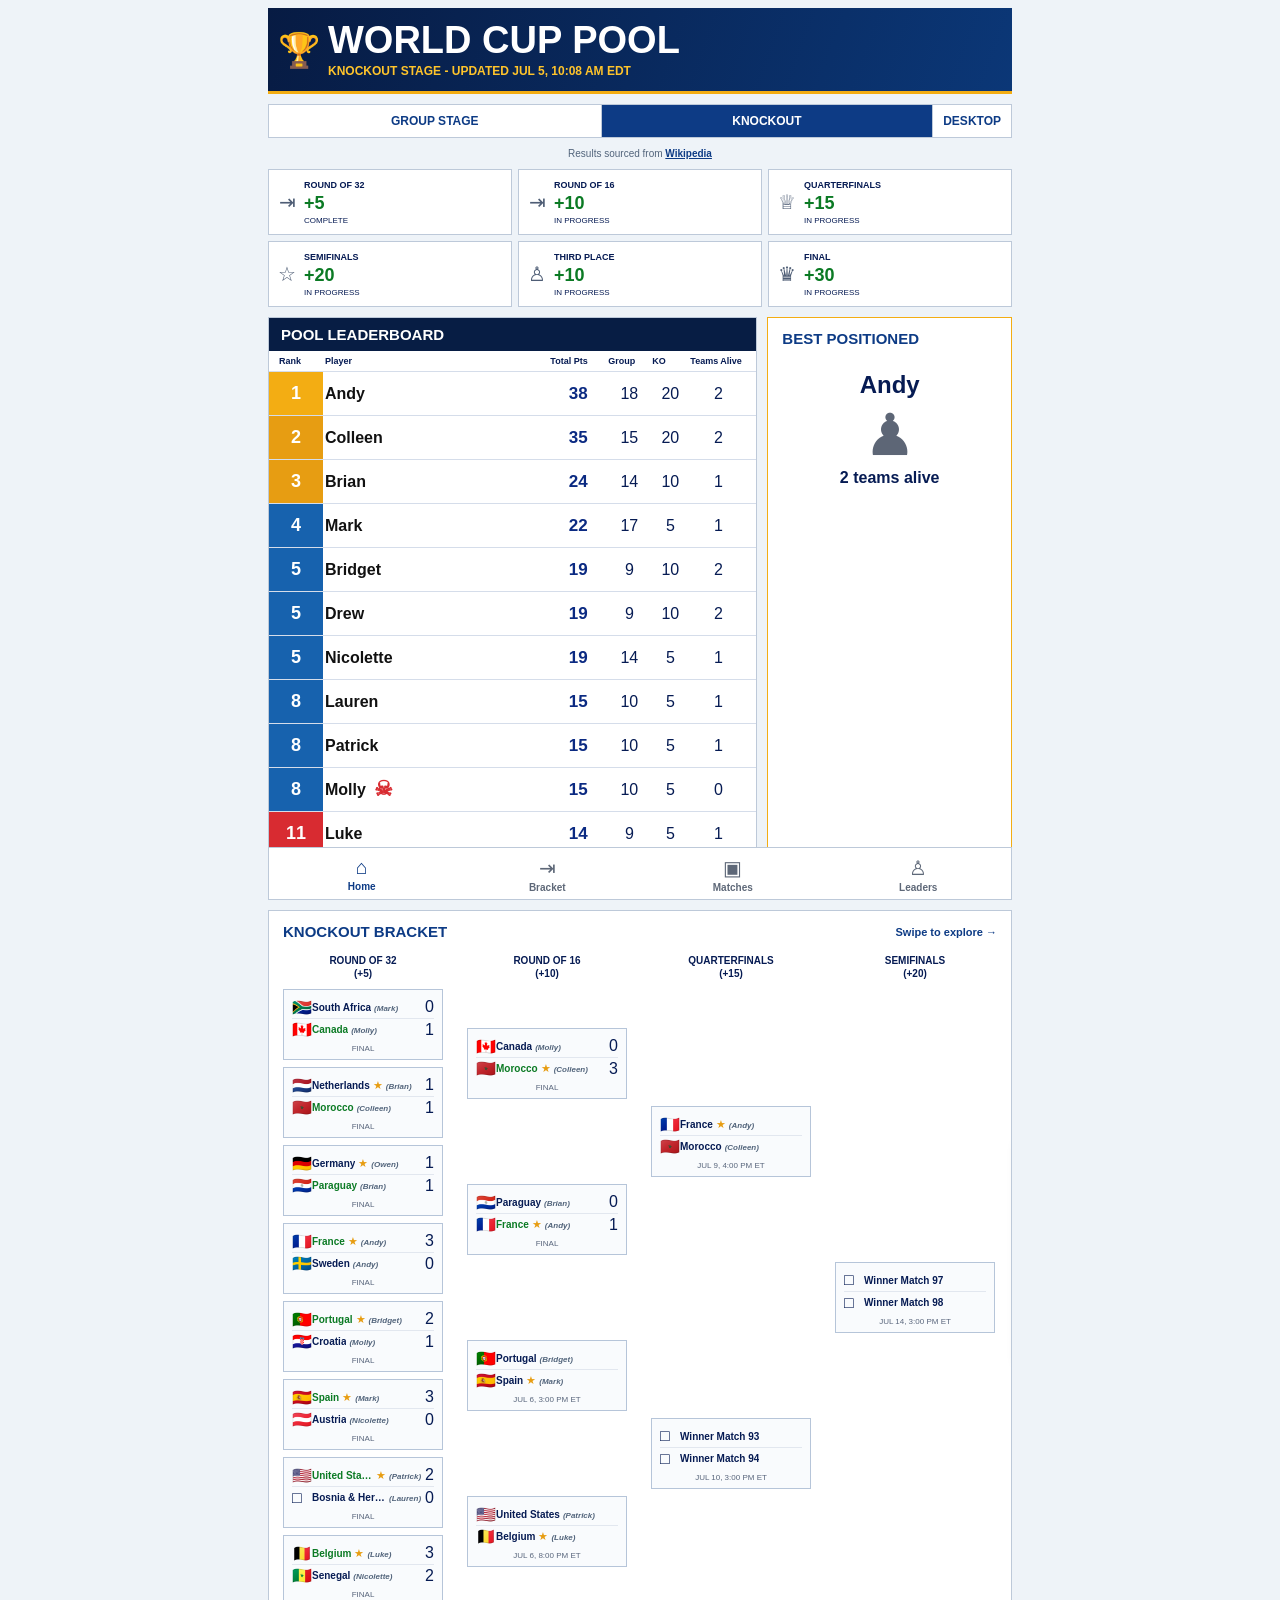
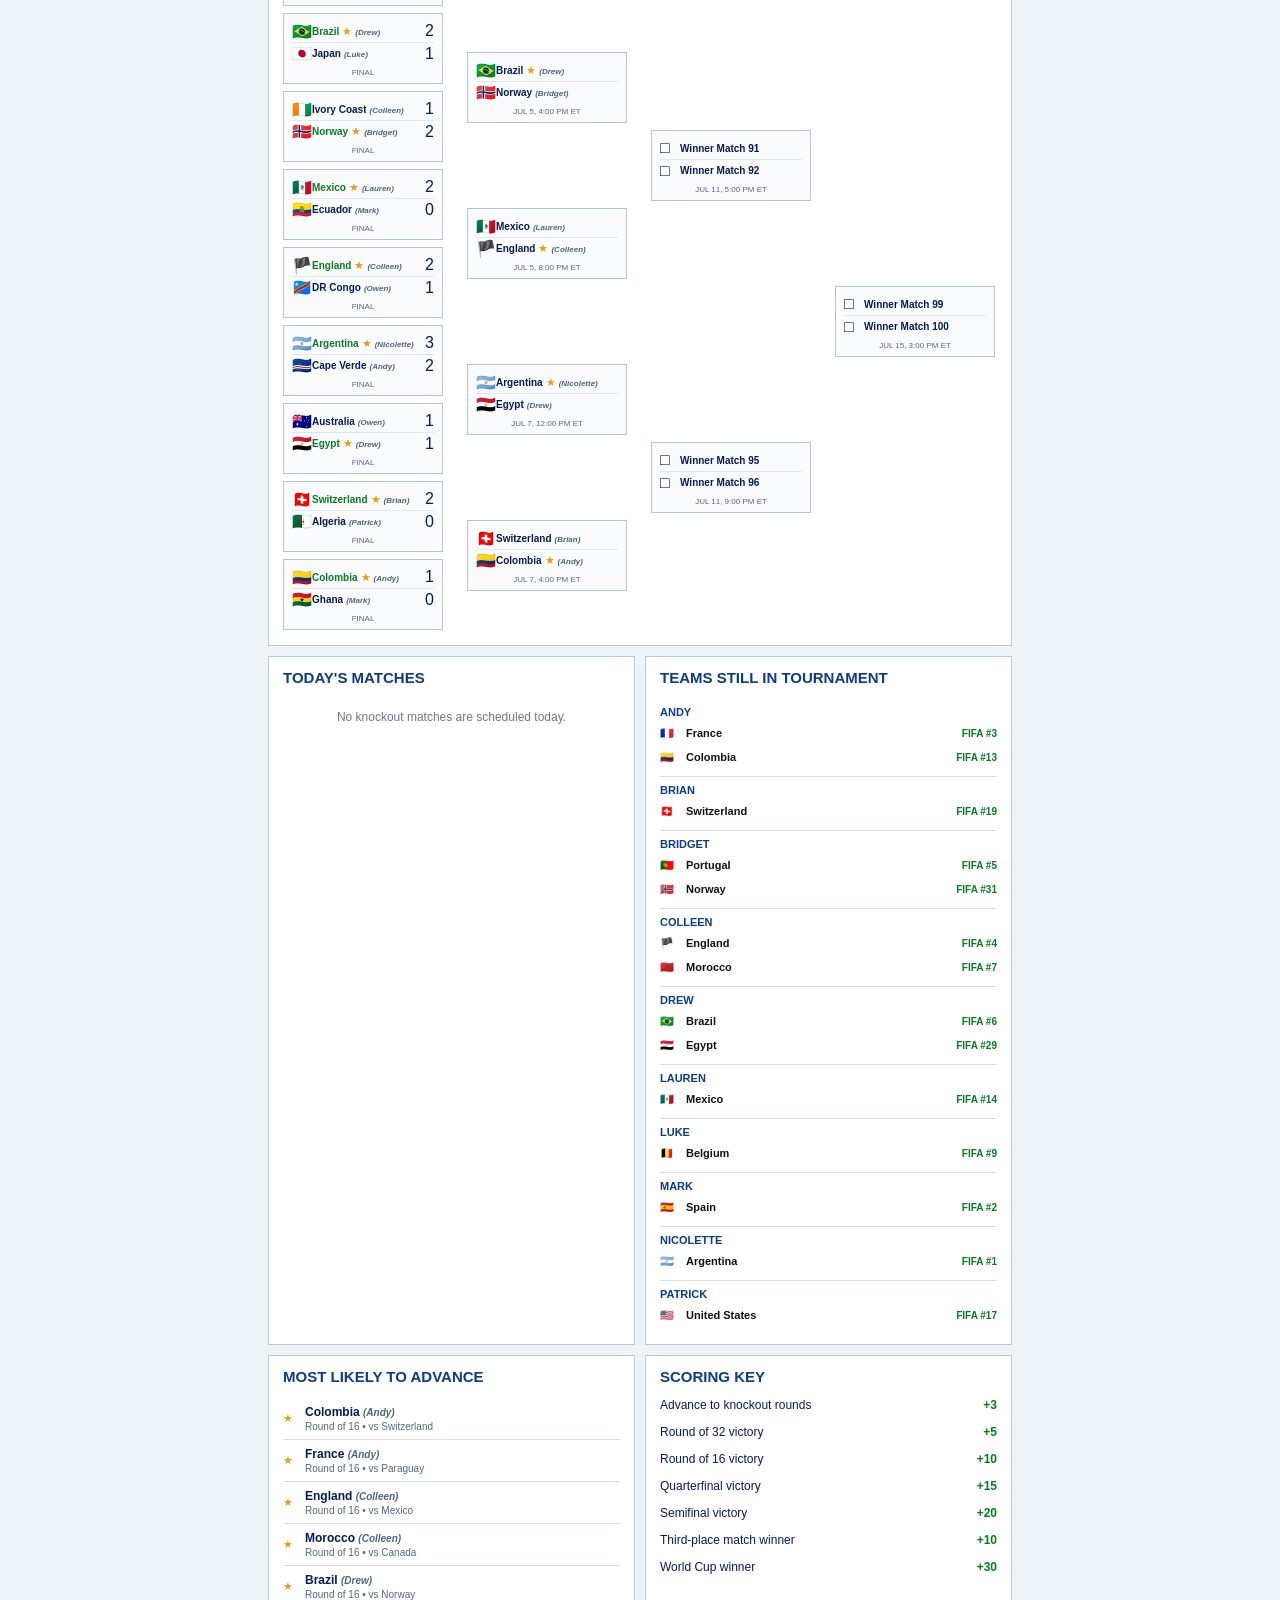
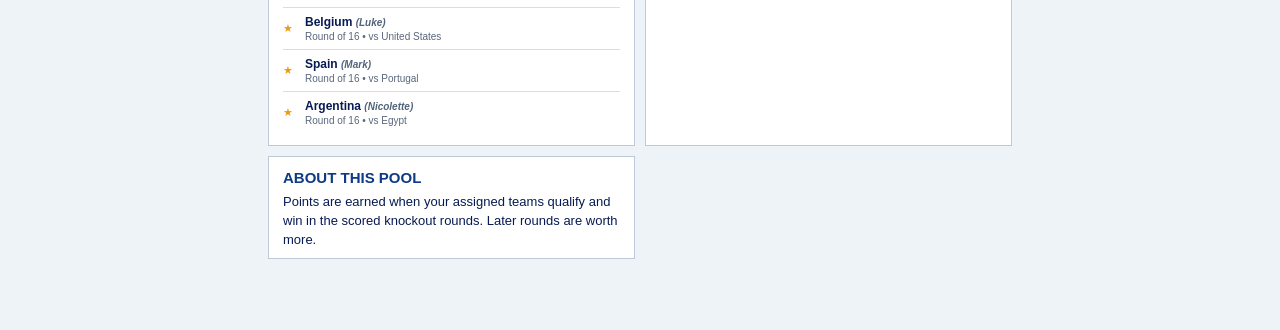
==== knockout-mobile.html @ 696a9bf8 "Update favorites pipeline" ====
<!doctype html>
<html lang="en">
  <head>
    <meta charset="utf-8">
    <meta name="viewport" content="width=device-width, initial-scale=1">
    <title>World Cup Pool - Knockout Stage Mobile</title>
    <link rel="stylesheet" href="knockout-mobile.css?v=20260705-3">
  </head>
  <body data-layout="mobile">
    <main class="ko-mobile">
      <header class="ko-hero">
        <div class="hero-mark" aria-hidden="true">🏆</div>
        <div><h1>World Cup Pool</h1><p id="asOfLine">Knockout stage dashboard</p></div>
      </header>

      <nav class="stage-nav" aria-label="Dashboard stage">
        <a href="mobile.html">Group Stage</a><a class="active" href="knockout-mobile.html">Knockout</a><a href="knockout.html">Desktop</a>
      </nav>
      <p class="source-note">Results sourced from <a href="https://en.wikipedia.org/wiki/2026_FIFA_World_Cup_knockout_stage" target="_blank" rel="noopener noreferrer">Wikipedia</a></p>
      <div class="progress-scroll"><section class="progress-strip" id="progressStrip"></section></div>

      <section class="summary-grid" id="summary">
        <article class="mobile-panel leaderboard-card" id="players">
          <h2>Pool Leaderboard</h2>
          <div class="mobile-leader-head"><span>Rank</span><span>Player</span><span>Total Pts</span><span>Group</span><span>KO</span><span>Teams Alive</span></div>
          <div id="leaderboardCards"></div>
        </article>
        <article class="mobile-panel best-card"><h2>Best Positioned</h2><div id="bestPositioned"></div></article>
      </section>

      <section class="mobile-panel bracket-panel" id="bracketSection">
        <div class="panel-title"><h2>Knockout Bracket</h2><span>Swipe to explore →</span></div>
        <div class="bracket-scroll"><div class="bracket" id="bracket"></div></div>
      </section>

      <section class="info-grid">
        <article class="mobile-panel"><h2>Today's Matches</h2><div id="todayMatches" class="compact-list"></div></article>
        <article class="mobile-panel"><h2>Teams Still in Tournament</h2><div id="tournamentTeams" class="tournament-team-list"></div></article>
        <article class="mobile-panel"><h2>Most Likely to Advance</h2><div id="mostLikely" class="compact-list favorites-list"></div></article>
        <article class="mobile-panel"><h2>Scoring Key</h2><div id="scoringKey" class="score-list"></div></article>
        <article class="mobile-panel about-card"><h2>About This Pool</h2><p>Points are earned when your assigned teams qualify and win in the scored knockout rounds. Later rounds are worth more.</p></article>
      </section>

      <nav class="bottom-nav" aria-label="Mobile dashboard navigation">
        <a href="#summary">⌂<span>Home</span></a><a href="#bracketSection">⇥<span>Bracket</span></a><a href="#todayMatches">▣<span>Matches</span></a><a href="#players">♙<span>Leaders</span></a>
      </nav>
    </main>
    <script src="src/latest-results.js?v=20260705-2"></script>
    <script src="src/knockout.js?v=20260705-5"></script>
  </body>
</html>
---- knockout-mobile.css ----
:root { --navy:#071d44; --blue:#0d3b85; --gold:#f3ad13; --green:#0b7a24; --red:#d82b31; --ink:#061b53; --line:#bdc9d9; --paper:#eef3f8; --white:#fff; }
* { box-sizing: border-box; }
html { scroll-behavior: smooth; }
body { background: var(--paper); color: var(--ink); font-family: Arial, Helvetica, sans-serif; margin: 0; }
h1, h2, p { margin: 0; }
.ko-mobile { display: grid; gap: 10px; margin: 0 auto; max-width: 760px; padding: 8px; }
.ko-hero { align-items: center; background: linear-gradient(110deg,#071b43,#0b3777); border-bottom: 3px solid var(--gold); color: var(--white); display: grid; gap: 8px; grid-template-columns: 42px 1fr; min-height: 86px; padding: 10px; }
.hero-mark { font-size: 34px; }
h1 { font-size: clamp(24px, 7vw, 38px); font-weight: 900; letter-spacing: 0; line-height: 1; text-transform: uppercase; }
.ko-hero p { color: #ffc42b; font-size: 12px; font-weight: 900; margin-top: 5px; text-transform: uppercase; }
.stage-nav { background: var(--white); border: 1px solid var(--line); display: grid; grid-template-columns: 1fr 1fr auto; }
.stage-nav a { color: var(--blue); font-size: 12px; font-weight: 900; padding: 9px 10px; text-align: center; text-decoration: none; text-transform: uppercase; }
.stage-nav a + a { border-left: 1px solid var(--line); }
.stage-nav a.active { background: var(--blue); color: var(--white); }
.source-note { color:#52647b; font-size:10px; text-align:center; }
.source-note a { color:var(--blue); font-weight:800; }
.progress-scroll { overflow:visible; }
.progress-strip { display:grid; gap:6px; grid-template-columns:repeat(3,minmax(0,1fr)); min-width:0; }
.progress-item { align-items:center; background:var(--white); border:1px solid var(--line); display:grid; gap:5px; grid-template-columns:24px minmax(0,1fr); min-height:66px; overflow:hidden; padding:7px 6px; }
.progress-icon { color:#4e5d75; font-size:20px; text-align:center; }
.progress-copy b, .progress-copy small { display: block; text-transform: uppercase; }
.progress-copy b { font-size:9px; overflow-wrap:anywhere; }
.progress-copy strong { color: var(--green); display: block; font-size: 18px; margin-top: 3px; }
.progress-copy small { font-size: 8px; margin-top: 2px; }
.progress-count { display: none; }
.summary-grid { display: grid; gap: 10px; }
.mobile-panel { background: var(--white); border: 1px solid var(--line); overflow: hidden; }
.mobile-panel > h2, .panel-title { color: var(--blue); font-size: 15px; padding: 12px 14px 7px; text-transform: uppercase; }
.mobile-leader-head, .mobile-leader-row { align-items: center; display: grid; gap: 2px; grid-template-columns: 44px minmax(76px,1fr) 56px 42px 36px 56px; min-width: 350px; }
.leaderboard-card { overflow-x: auto; }
.leaderboard-card > h2 { background: var(--navy); color: var(--white); padding: 8px 12px; }
.mobile-leader-head { font-size: 9px; font-weight: 900; padding: 5px 10px; }
.mobile-leader-row { border-top: 1px solid #d5ddea; min-height: 44px; padding: 0 10px; text-align: center; }
.mobile-leader-row .rank { align-self: stretch; align-items: center; background: #1762ae; color: #fff; display: flex; font-size: 18px; font-weight: 900; justify-content: center; margin-left: -10px; }
.mobile-leader-row.rank-1 .rank { background: var(--gold); }
.mobile-leader-row.rank-2 .rank, .mobile-leader-row.rank-3 .rank { background: #e79d12; }
.mobile-leader-row.rank-low .rank { background: var(--red); }
.mobile-leader-row .player { color: #111; font-weight: 900; text-align: left; }
.eliminated-player { color: var(--red); display:inline-block; font-size:1.3em; line-height:1; margin-left:4px; vertical-align:-1px; }
.mobile-leader-row .total { color: #0b2a82; font-size: 17px; font-weight: 900; }
.best-card { border-color: var(--gold); }
.best-card .best-positioned small { display: none; }
.best-positioned { padding: 10px 12px 16px; text-align: center; }
.best-positioned strong, .best-positioned b { display: block; }
.best-positioned strong { font-size: 24px; margin: 7px 0; }
.best-positioned .person { color: #5d6676; font-size: 58px; line-height: 1; }
.best-positioned b { margin-top: 5px; }
.best-positioned em { color: var(--green); font-size: 18px; font-style: normal; font-weight: 900; }
.panel-title { align-items: center; display: flex; justify-content: space-between; }
.panel-title h2 { font-size: 15px; }
.panel-title span { font-size: 11px; font-weight: 700; text-transform: none; }
.bracket-scroll { overflow-x: auto; }
.bracket { display: grid; gap: 24px; grid-template-columns: repeat(5, 160px) 140px; min-height: 310px; padding: 8px 14px 15px; width: max-content; }
.bracket-round { display: flex; flex-direction: column; gap: 7px; justify-content: space-around; padding-top: 34px; position: relative; }
.bracket-round > .round-title:first-child { left: 0; position: absolute; right: 0; top: 0; }
.round-title { font-size: 10px; font-weight: 900; min-height: 28px; text-align: center; text-transform: uppercase; }
.round-title span { display: block; margin-top: 2px; }
.match-card { background: #f9fbfd; border: 1px solid #b6c5d9; min-height: 58px; padding: 6px 8px; }
.match-team { align-items:center; display:grid; gap:4px; grid-template-columns:16px minmax(0,1fr) auto; min-height:22px; }
.match-team + .match-team { border-top: 1px solid #e2e7ef; }
.match-team b { font-size: 10px; overflow:hidden; text-overflow:ellipsis; white-space:nowrap; }
.match-team.winner b { color: var(--green); }
.team-label { align-items:baseline; display:flex; gap:3px; min-width:0; overflow:hidden; }
.team-label b { min-width:0; }
.team-owner { color:#52647b; flex:none; font-size:8px; font-style:italic; font-weight:700; }
.favorite-marker { color:#e79d12; flex:none; font-size:11px; line-height:1; }
.match-meta { color:#59667c; display:block; font-size:8px; margin-top:4px; text-align:center; text-transform:uppercase; }
.final-match-card { background:linear-gradient(180deg,#fffdf4,#fff8dc); border:2px solid var(--gold); box-shadow:0 3px 12px rgba(7,29,68,.16); min-height:200px; padding:11px 8px; text-align:center; }
.final-team { align-items:center; display:flex; flex-wrap:wrap; gap:3px; justify-content:center; min-height:32px; }
.final-team b { color:var(--navy); font-size:10px; }
.final-team small { color:#52647b; font-size:8px; font-style:italic; font-weight:700; }
.final-team strong { color:var(--green); font-size:14px; margin-left:3px; }
.final-team.winner b { color:var(--green); }
.final-trophy { align-items:center; display:flex; flex-direction:column; margin:4px 0; }
.final-trophy img { height:70px; object-fit:contain; width:70px; }
.final-trophy span { color:var(--navy); font-size:9px; font-weight:900; margin-top:-3px; text-transform:uppercase; }
.final-match-card .match-meta { border-top:1px solid #ead597; margin-top:7px; padding-top:5px; }
.final-venue { color:#59667c; display:block; font-size:8px; font-weight:700; margin-top:4px; }
.empty-round { border:1px dashed #bac6d5; color:#6e7b8e; font-size:10px; padding:12px 7px; text-align:center; }
.bracket .best-positioned { display: none; }
.info-grid { display: grid; gap: 10px; }
.compact-list, .score-list { font-size: 12px; padding: 6px 14px 12px; }
.compact-row { border-bottom: 1px solid #d6deea; line-height: 1.25; padding: 8px 0; }
.compact-row:last-child { border-bottom: 0; }
.compact-row b, .compact-row small { display: block; }
.compact-row small { font-size: 10px; font-weight: 800; margin-top: 3px; text-transform: uppercase; }
.compact-row .venue-line { color:#59667c; font-weight:700; text-transform:none; }
.favorite-pick { align-items:center; border-bottom:1px solid #d6deea; display:grid; gap:7px; grid-template-columns:15px minmax(0,1fr); padding:7px 0; }
.favorite-pick:last-child { border-bottom:0; }
.favorite-pick b, .favorite-pick small { display:block; }
.favorite-pick b { font-size:12px; }
.favorite-pick b em { color:#52647b; font-size:10px; font-style:italic; }
.favorite-pick small { color:#59667c; font-size:10px; margin-top:2px; }
.score-row { display: flex; justify-content: space-between; min-height: 27px; }
.score-row b { color: var(--green); }
.score-total { border-top:1px solid var(--line); color:var(--green); font-weight:900; padding-top:7px; text-transform:uppercase; }
.tournament-team-list { padding:6px 14px 10px; }
.owner-team-group { padding:7px 0; }
.owner-team-group + .owner-team-group { border-top:1px solid #d6deea; }
.owner-name { color:var(--blue); display:block; font-size:11px; margin-bottom:3px; text-transform:uppercase; }
.tournament-team-row { align-items:center; display:grid; font-size:11px; gap:6px; grid-template-columns:20px minmax(0, 1fr) auto; min-height:24px; }
.tournament-team-row span:nth-child(2) { color:#111; font-weight:800; }
.tournament-team-row strong { color:var(--green); font-size:10px; }
.about-card p { font-size: 13px; line-height: 1.45; padding: 0 14px 8px; }
.empty-message { color:#6d7889; line-height:1.35; padding:10px 0; text-align:center; }
.bottom-nav { background:#fff; border:1px solid var(--line); bottom:0; display:grid; grid-template-columns:repeat(4,1fr); position:sticky; z-index:3; }
.bottom-nav a { color:#5e6878; font-size:20px; padding:8px 4px 6px; text-align:center; text-decoration:none; }
.bottom-nav a:first-child { color:var(--blue); }
.bottom-nav span { display:block; font-size:10px; font-weight:900; margin-top:2px; }
@media (min-width: 620px) { .summary-grid { grid-template-columns: 2fr 1fr; } .info-grid { grid-template-columns: repeat(2,1fr); } }
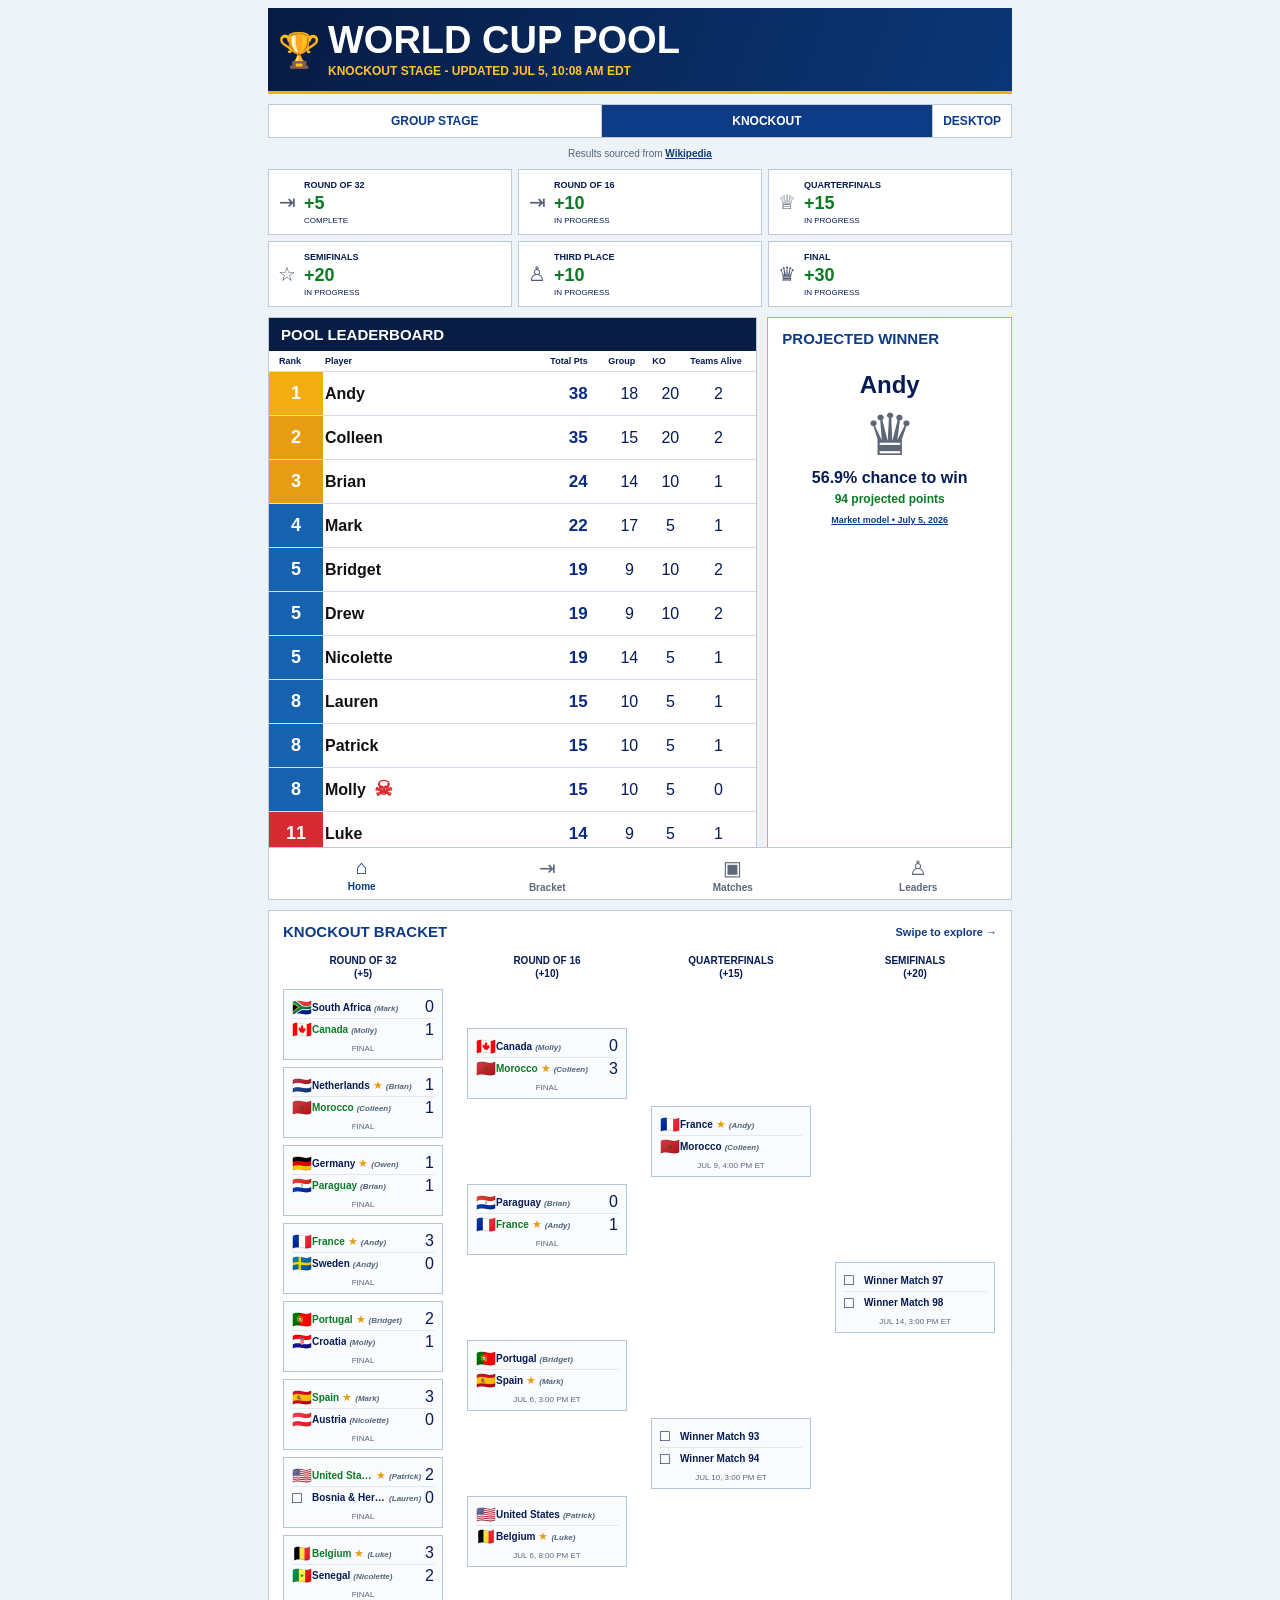
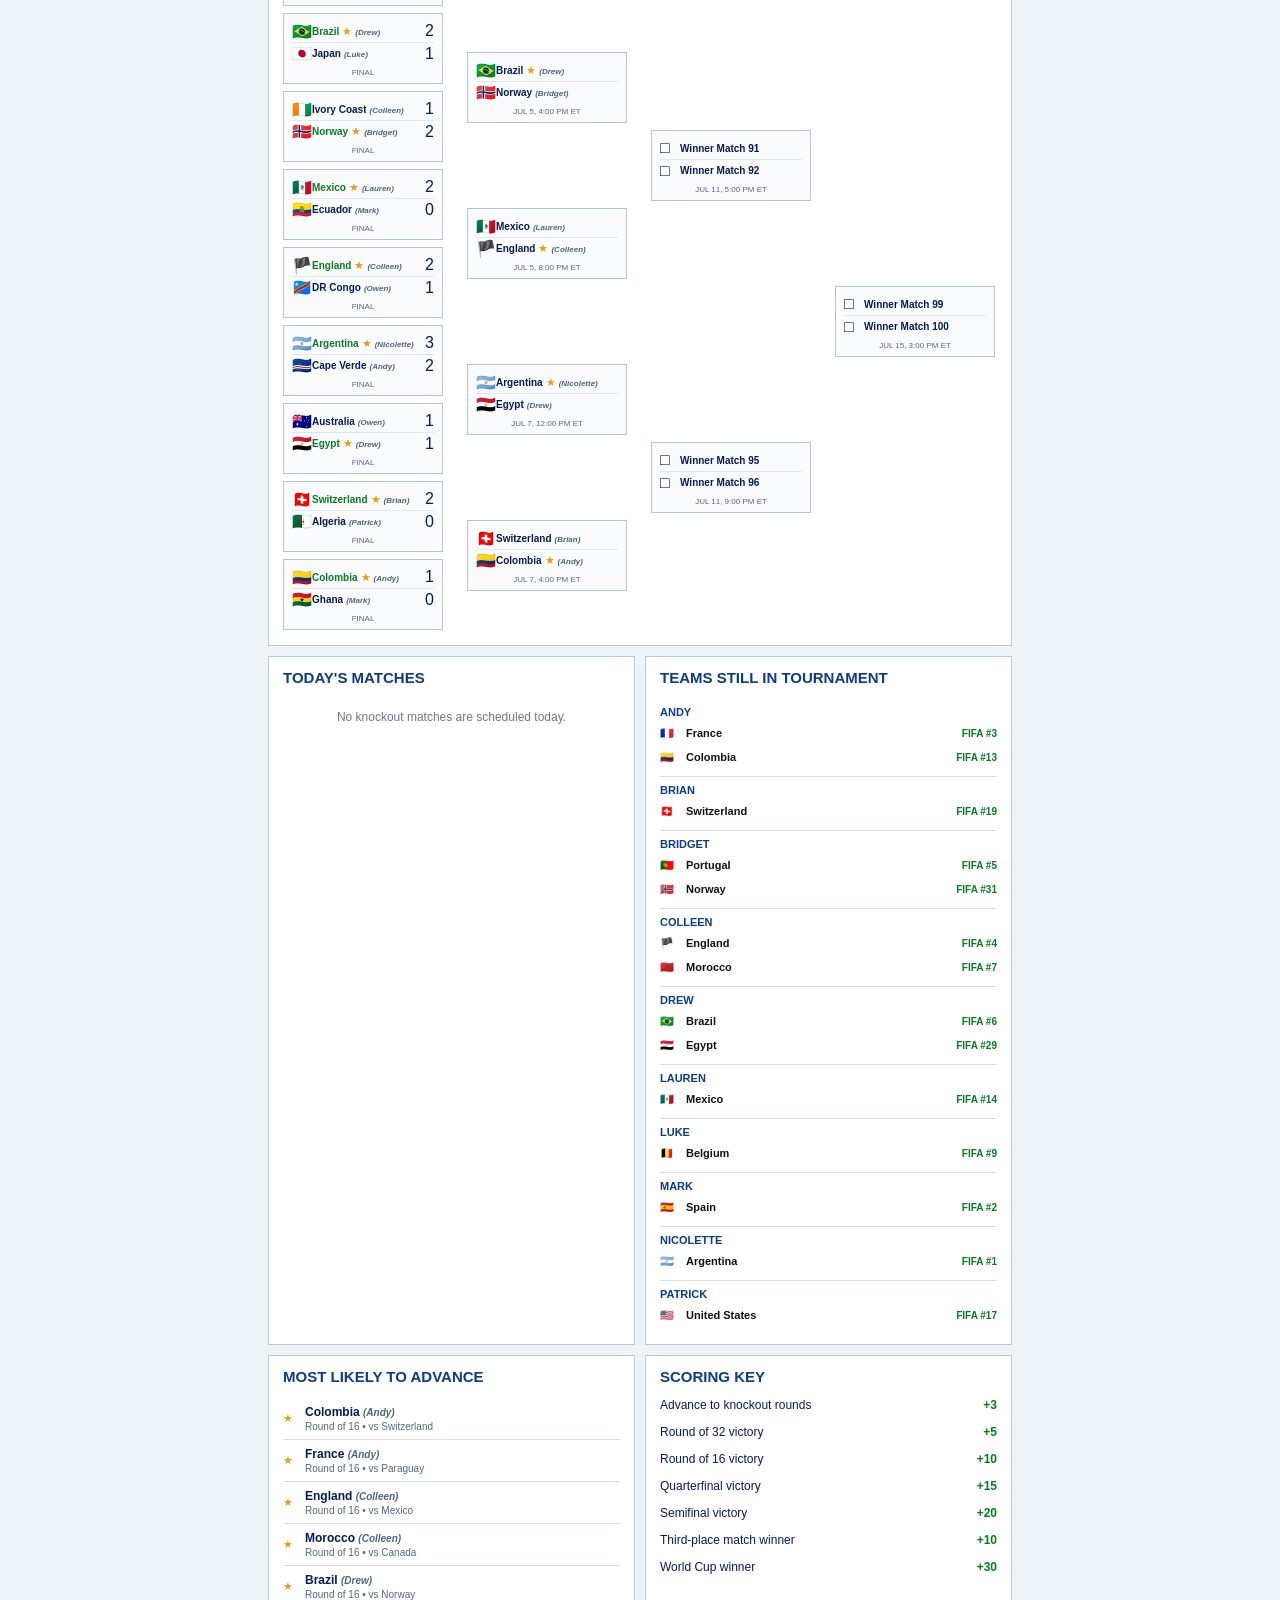
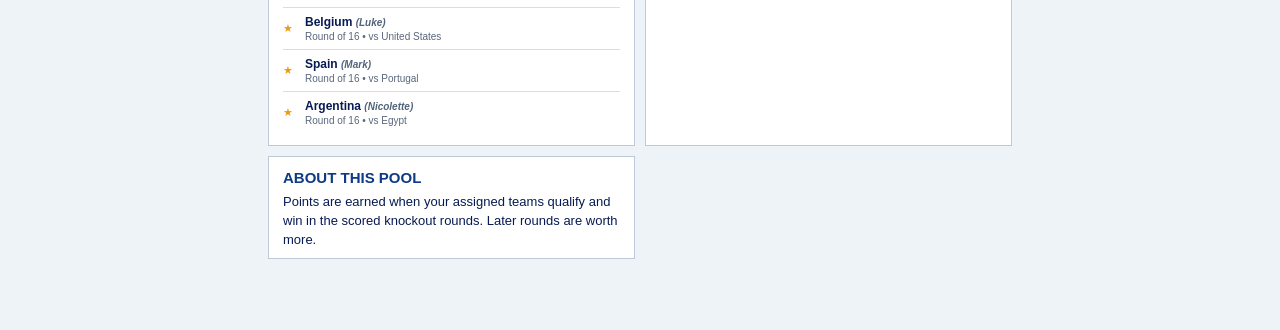
==== commit 98056ba5: "Added projected winner" ====
--- a/knockout-mobile.html
+++ b/knockout-mobile.html
@@ -4,7 +4,7 @@
     <meta charset="utf-8">
     <meta name="viewport" content="width=device-width, initial-scale=1">
     <title>World Cup Pool - Knockout Stage Mobile</title>
-    <link rel="stylesheet" href="knockout-mobile.css?v=20260705-3">
+    <link rel="stylesheet" href="knockout-mobile.css?v=20260705-4">
   </head>
   <body data-layout="mobile">
     <main class="ko-mobile">
@@ -25,7 +25,7 @@
           <div class="mobile-leader-head"><span>Rank</span><span>Player</span><span>Total Pts</span><span>Group</span><span>KO</span><span>Teams Alive</span></div>
           <div id="leaderboardCards"></div>
         </article>
-        <article class="mobile-panel best-card"><h2>Best Positioned</h2><div id="bestPositioned"></div></article>
+        <article class="mobile-panel best-card"><h2>Projected Winner</h2><div id="bestPositioned"></div></article>
       </section>
 
       <section class="mobile-panel bracket-panel" id="bracketSection">
@@ -46,6 +46,6 @@
       </nav>
     </main>
     <script src="src/latest-results.js?v=20260705-2"></script>
-    <script src="src/knockout.js?v=20260705-5"></script>
+    <script src="src/knockout.js?v=20260705-6"></script>
   </body>
 </html>
--- a/knockout-mobile.css
+++ b/knockout-mobile.css
@@ -46,6 +46,8 @@
 .best-positioned .person { color: #5d6676; font-size: 58px; line-height: 1; }
 .best-positioned b { margin-top: 5px; }
 .best-positioned em { color: var(--green); font-size: 18px; font-style: normal; font-weight: 900; }
+.projected-winner span { color:var(--green); display:block; font-size:12px; font-weight:900; margin-top:5px; }
+.projected-winner a { color:var(--blue); display:block; font-size:9px; font-weight:800; margin-top:9px; }
 .panel-title { align-items: center; display: flex; justify-content: space-between; }
 .panel-title h2 { font-size: 15px; }
 .panel-title span { font-size: 11px; font-weight: 700; text-transform: none; }
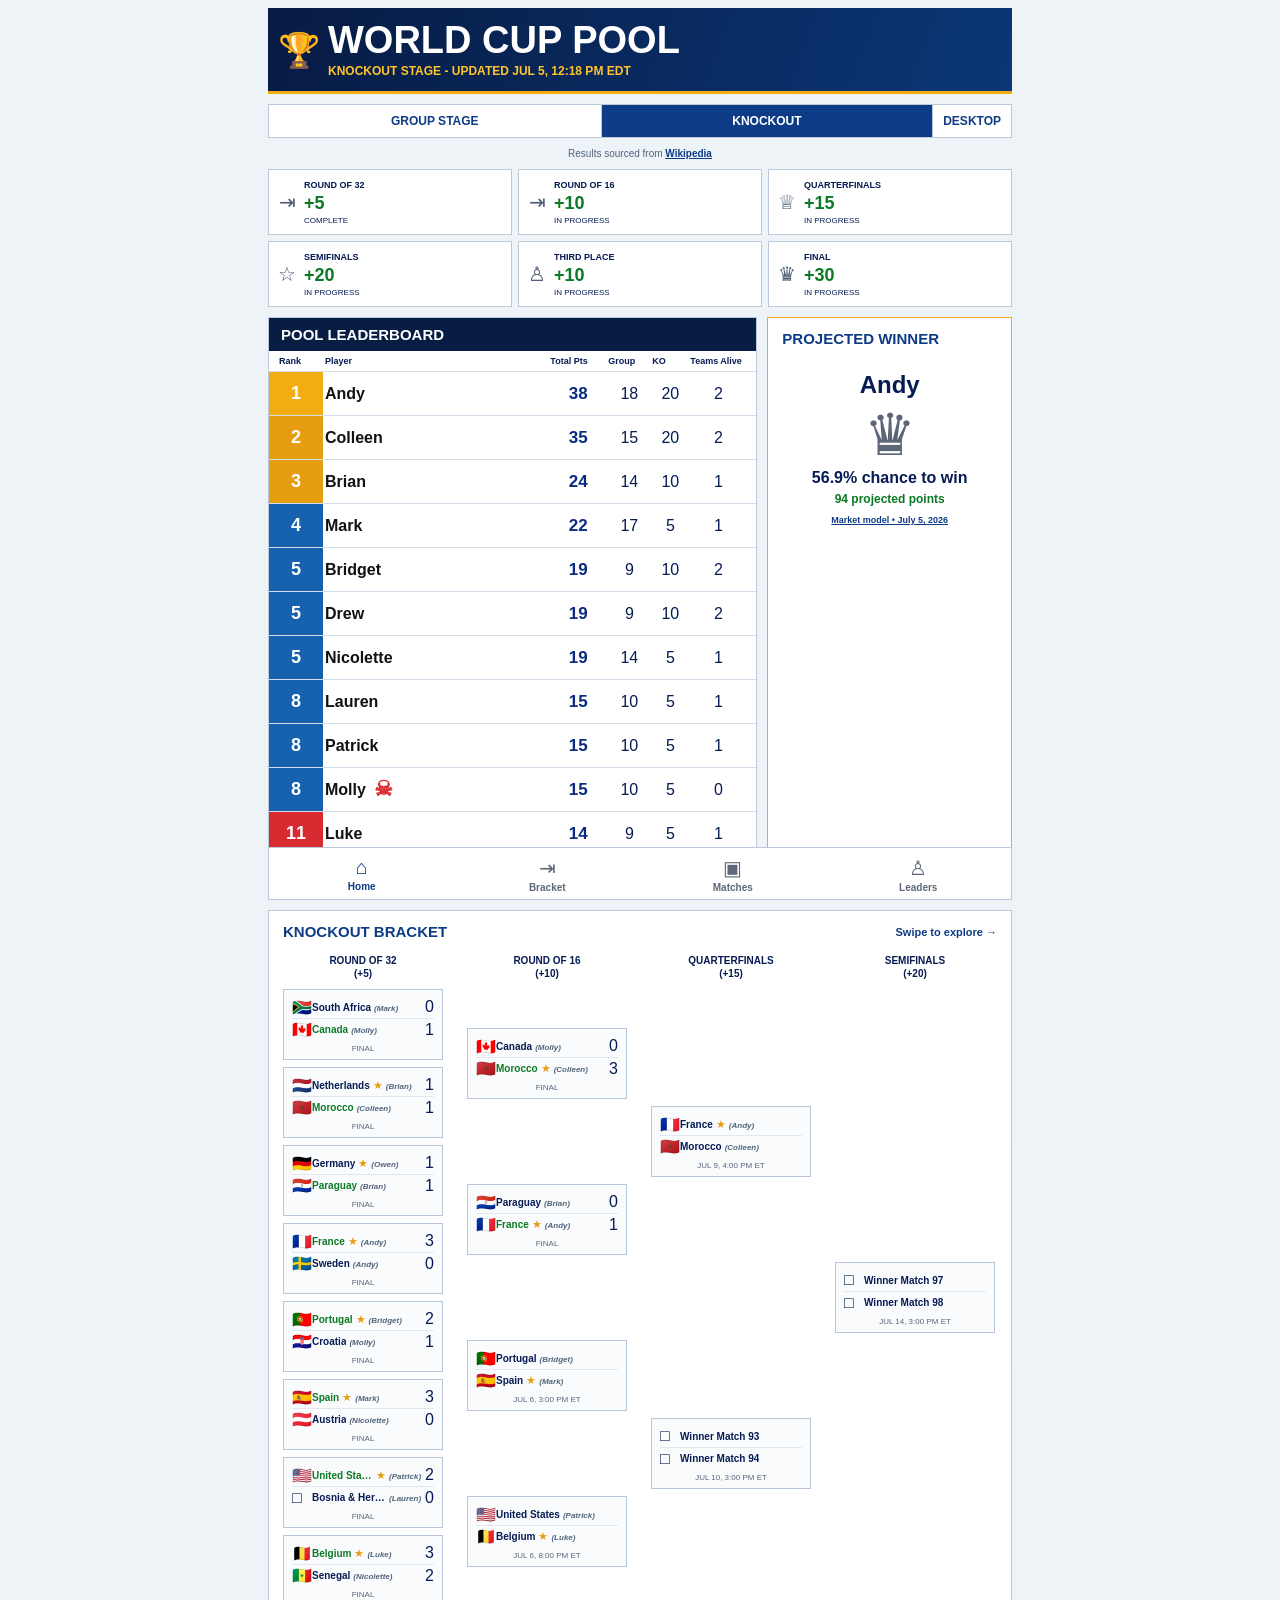
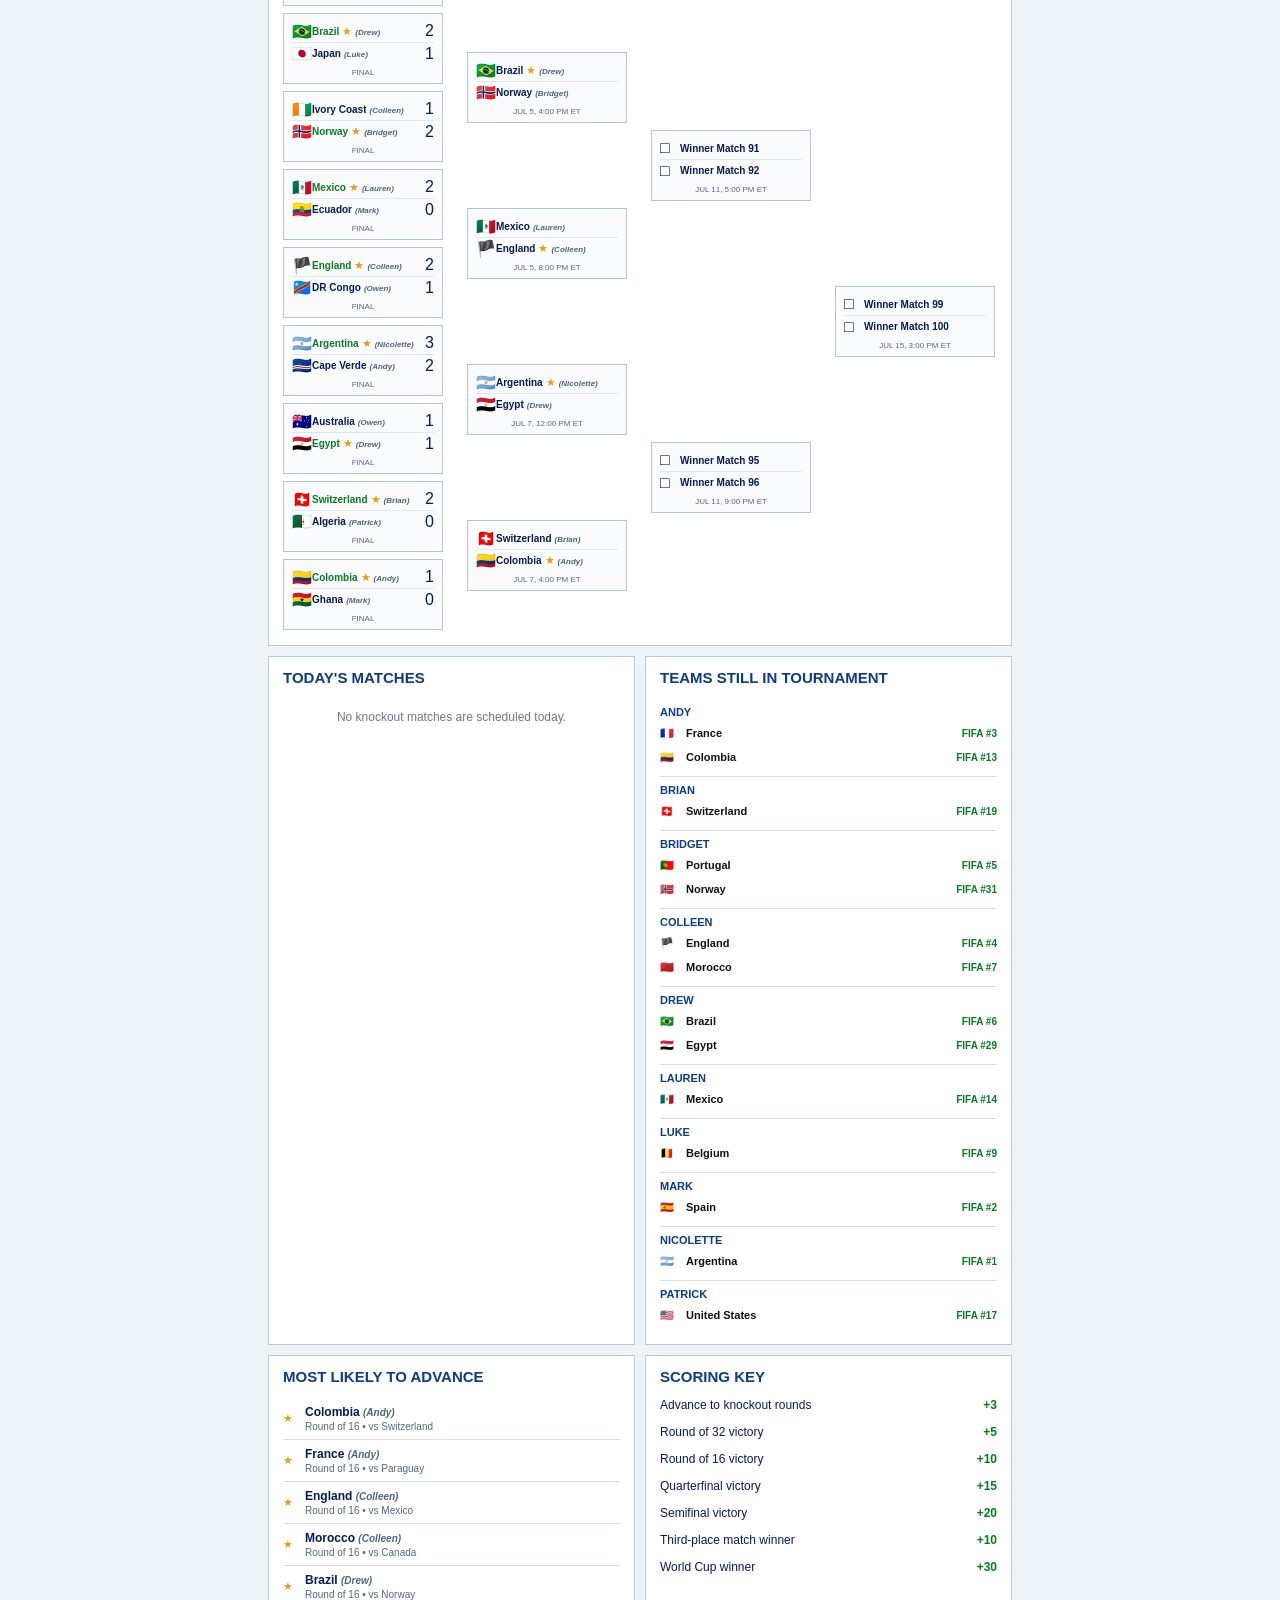
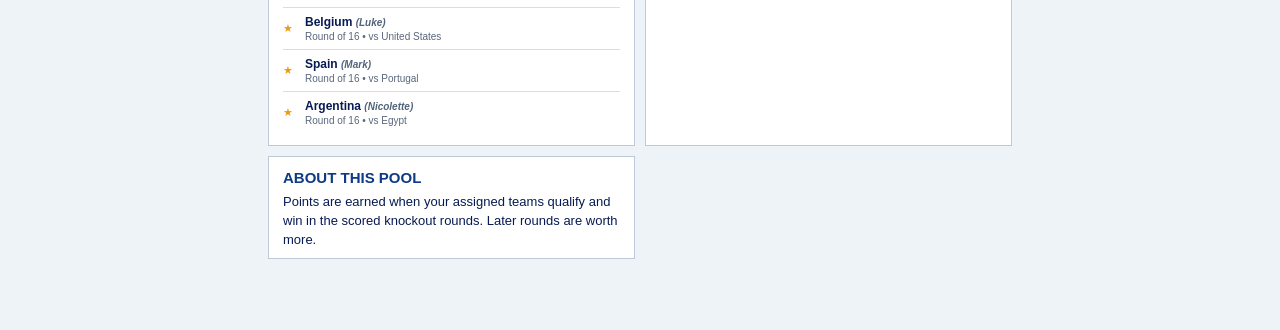
==== commit 58f5791b: "Added cache clearing" ====
--- a/knockout-mobile.html
+++ b/knockout-mobile.html
@@ -3,6 +3,9 @@
   <head>
     <meta charset="utf-8">
     <meta name="viewport" content="width=device-width, initial-scale=1">
+    <meta http-equiv="Cache-Control" content="no-cache, no-store, must-revalidate">
+    <meta http-equiv="Pragma" content="no-cache">
+    <meta http-equiv="Expires" content="0">
     <title>World Cup Pool - Knockout Stage Mobile</title>
     <link rel="stylesheet" href="knockout-mobile.css?v=20260705-4">
   </head>
@@ -14,7 +17,7 @@
       </header>
 
       <nav class="stage-nav" aria-label="Dashboard stage">
-        <a href="mobile.html">Group Stage</a><a class="active" href="knockout-mobile.html">Knockout</a><a href="knockout.html">Desktop</a>
+        <a href="mobile.html?v=20260705-7">Group Stage</a><a class="active" href="knockout-mobile.html?v=20260705-7">Knockout</a><a href="knockout.html?v=20260705-7">Desktop</a>
       </nav>
       <p class="source-note">Results sourced from <a href="https://en.wikipedia.org/wiki/2026_FIFA_World_Cup_knockout_stage" target="_blank" rel="noopener noreferrer">Wikipedia</a></p>
       <div class="progress-scroll"><section class="progress-strip" id="progressStrip"></section></div>
@@ -45,7 +48,18 @@
         <a href="#summary">⌂<span>Home</span></a><a href="#bracketSection">⇥<span>Bracket</span></a><a href="#todayMatches">▣<span>Matches</span></a><a href="#players">♙<span>Leaders</span></a>
       </nav>
     </main>
-    <script src="src/latest-results.js?v=20260705-2"></script>
-    <script src="src/knockout.js?v=20260705-6"></script>
+    <script>
+      (() => {
+        const fresh = Date.now();
+        const load = (source) => new Promise((resolve, reject) => {
+          const script = document.createElement("script");
+          script.src = `${source}?v=${fresh}`;
+          script.onload = resolve;
+          script.onerror = reject;
+          document.body.appendChild(script);
+        });
+        load("src/latest-results.js").then(() => load("src/knockout.js"));
+      })();
+    </script>
   </body>
 </html>
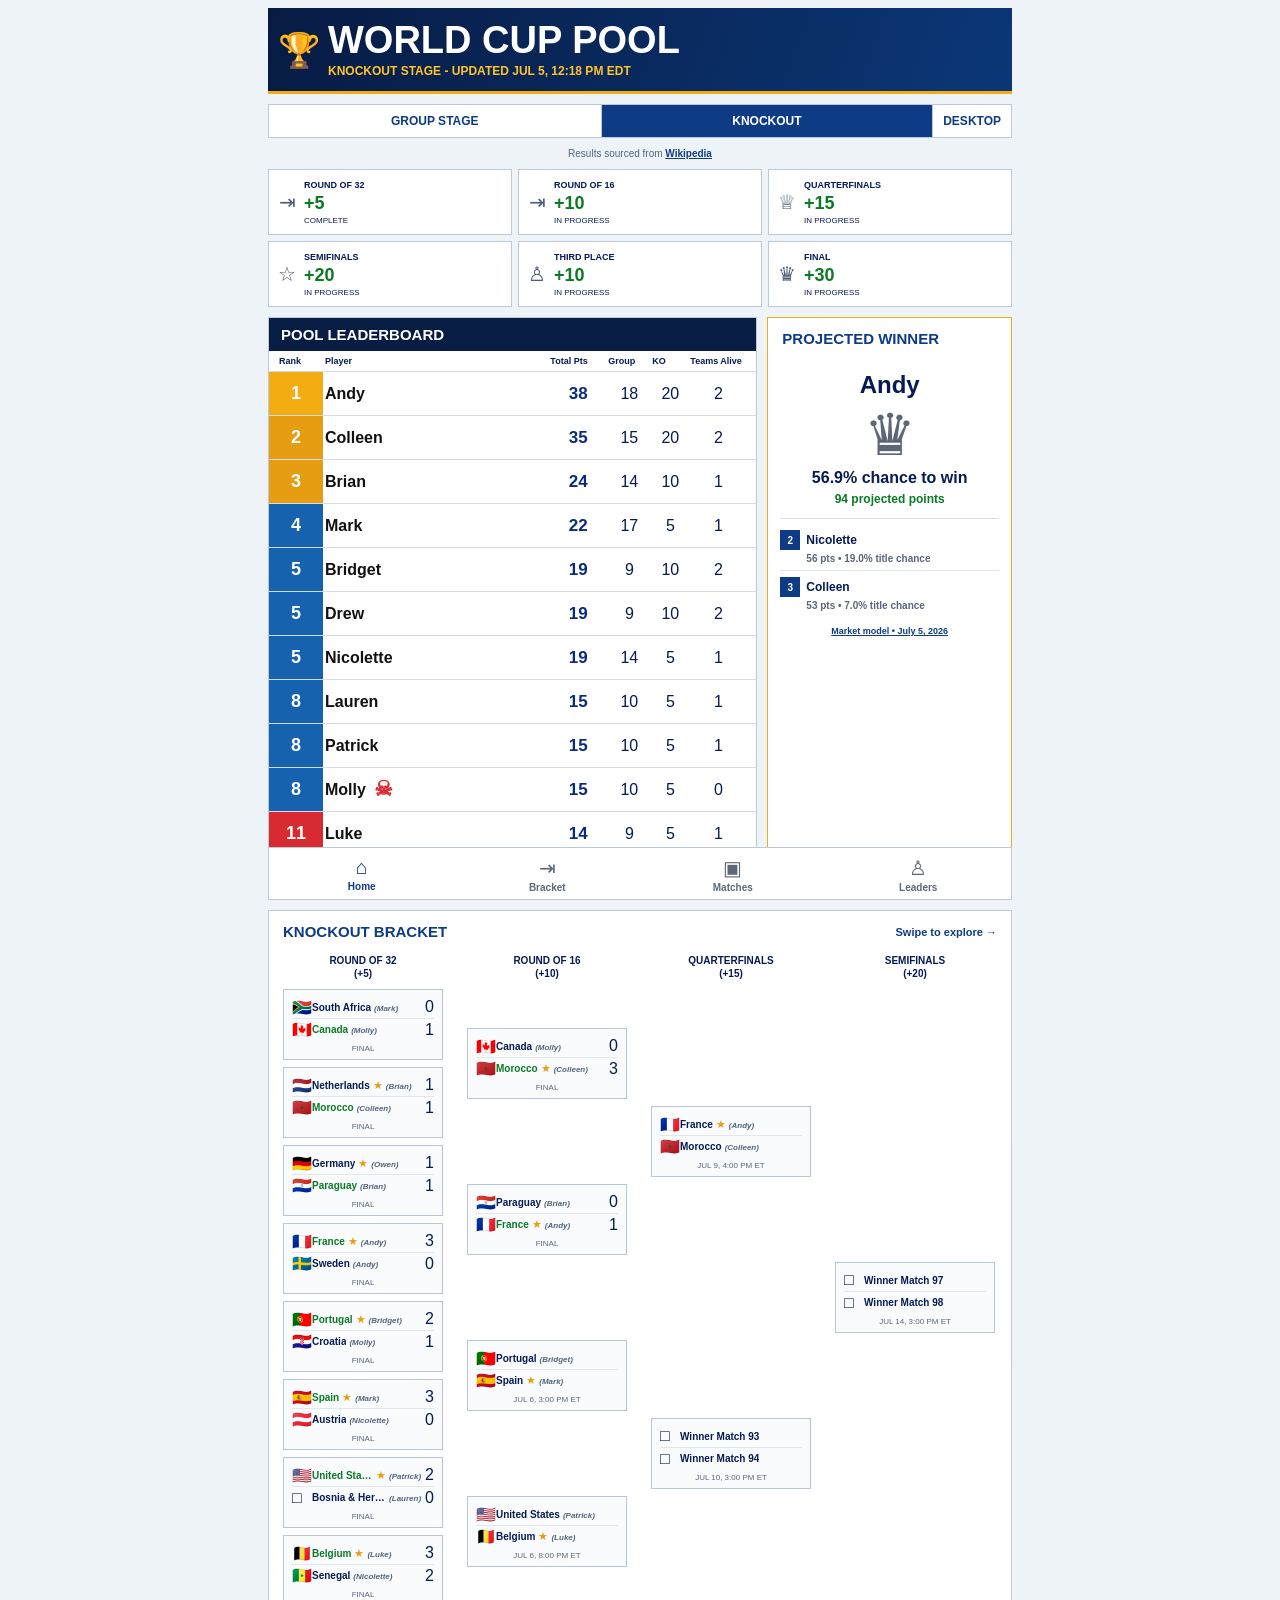
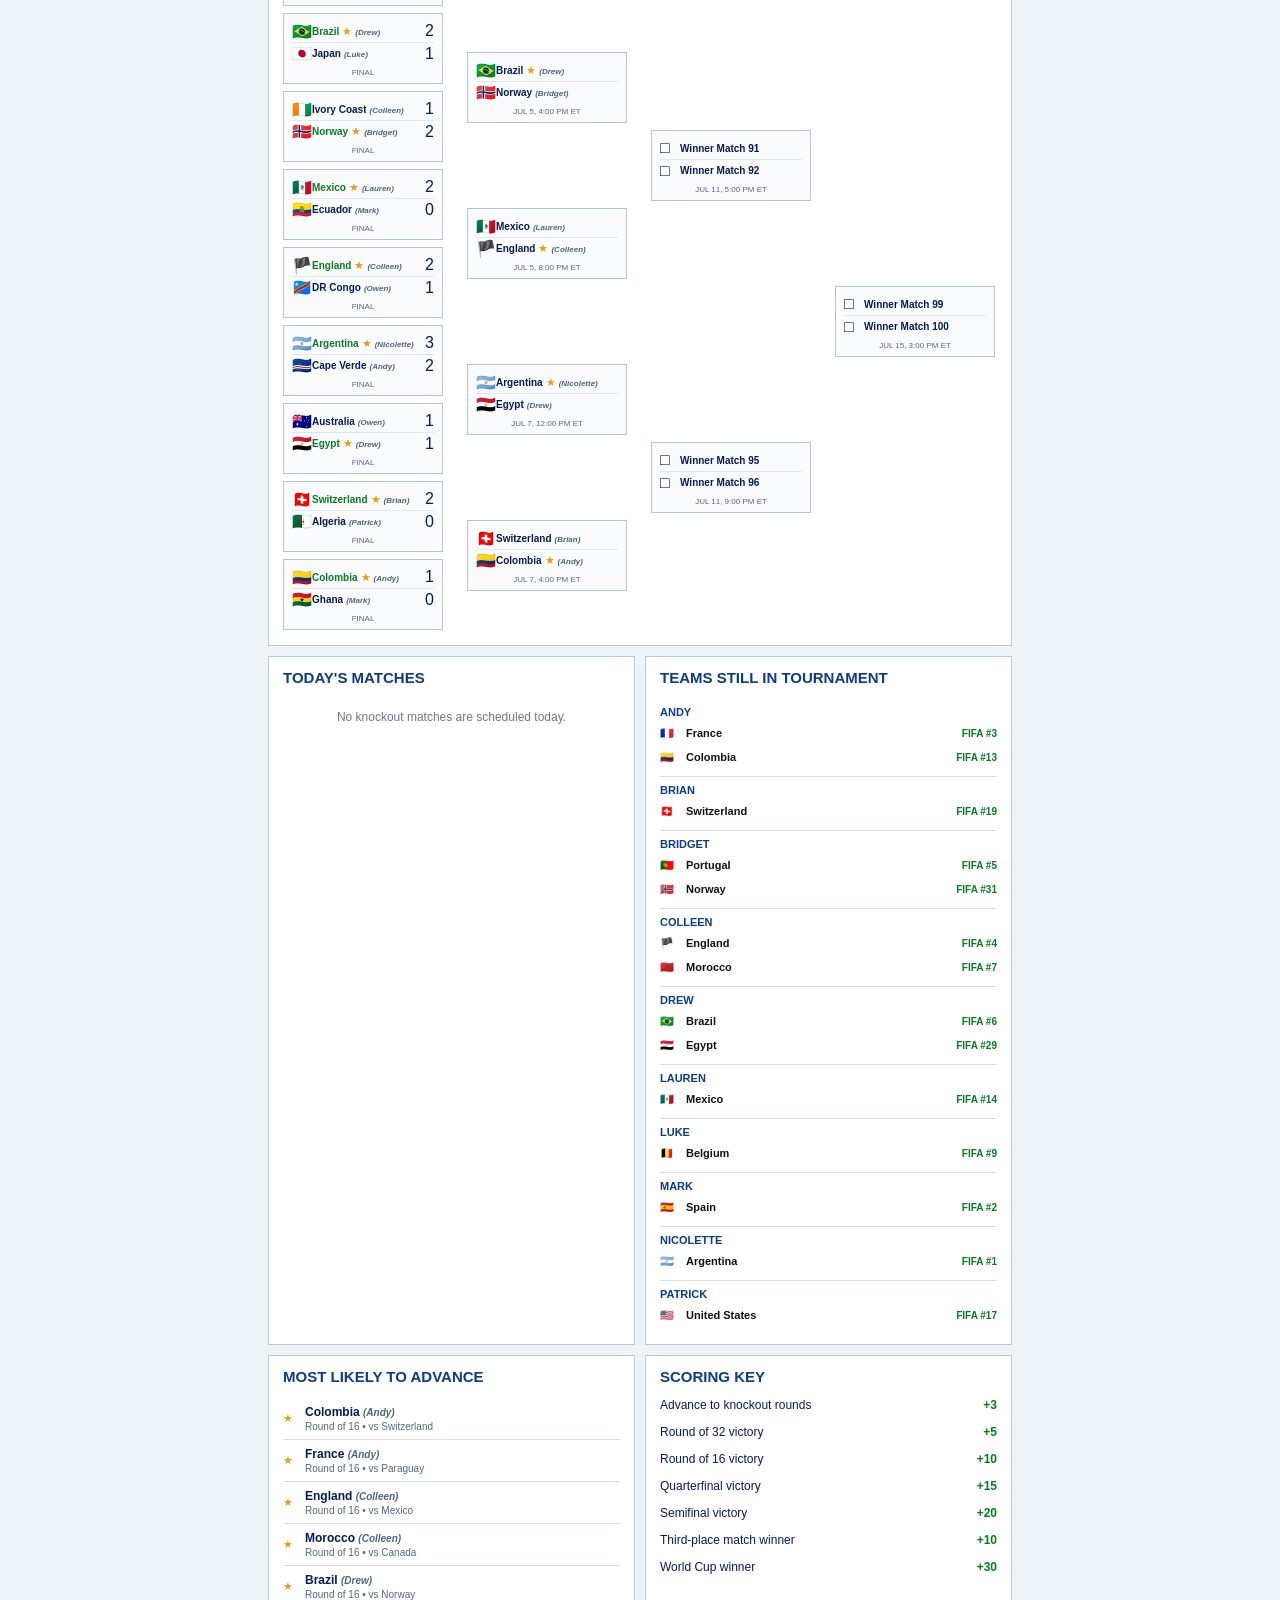
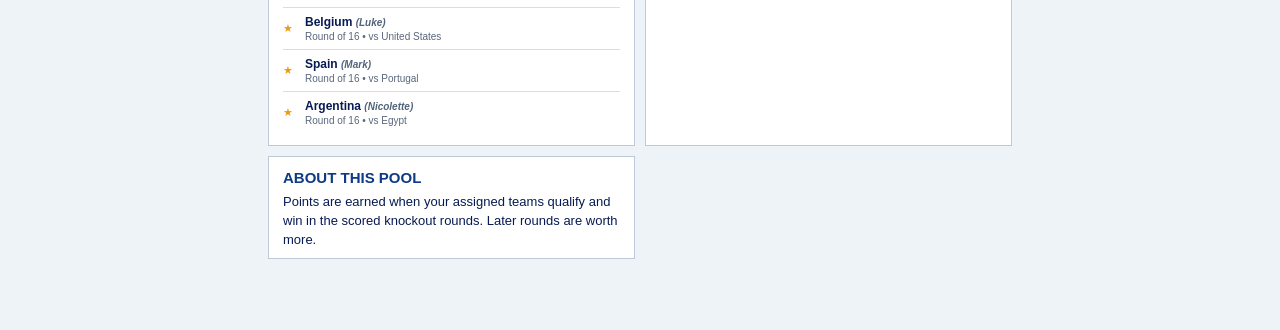
==== commit 9a08daa6: "Added 2nd and 3rd projected winners" ====
--- a/knockout-mobile.html
+++ b/knockout-mobile.html
@@ -7,7 +7,7 @@
     <meta http-equiv="Pragma" content="no-cache">
     <meta http-equiv="Expires" content="0">
     <title>World Cup Pool - Knockout Stage Mobile</title>
-    <link rel="stylesheet" href="knockout-mobile.css?v=20260705-4">
+    <link rel="stylesheet" href="knockout-mobile.css?v=20260705-5">
   </head>
   <body data-layout="mobile">
     <main class="ko-mobile">
--- a/knockout-mobile.css
+++ b/knockout-mobile.css
@@ -46,7 +46,13 @@
 .best-positioned .person { color: #5d6676; font-size: 58px; line-height: 1; }
 .best-positioned b { margin-top: 5px; }
 .best-positioned em { color: var(--green); font-size: 18px; font-style: normal; font-weight: 900; }
-.projected-winner span { color:var(--green); display:block; font-size:12px; font-weight:900; margin-top:5px; }
+.projected-winner > span { color:var(--green); display:block; font-size:12px; font-weight:900; margin-top:5px; }
+.projection-runners { border-top:1px solid #d6deea; margin-top:12px; padding-top:5px; text-align:left; }
+.projection-runner { padding:6px 0; }
+.projection-runner + .projection-runner { border-top:1px solid #e2e7ef; }
+.projection-runner b { align-items:center; display:flex; font-size:12px; gap:6px; margin:0; }
+.projection-runner i { align-items:center; background:var(--blue); color:#fff; display:inline-flex; font-size:10px; font-style:normal; height:20px; justify-content:center; width:20px; }
+.projection-runner span { color:#59667c; display:block; font-size:10px; font-weight:800; margin:3px 0 0 26px; }
 .projected-winner a { color:var(--blue); display:block; font-size:9px; font-weight:800; margin-top:9px; }
 .panel-title { align-items: center; display: flex; justify-content: space-between; }
 .panel-title h2 { font-size: 15px; }
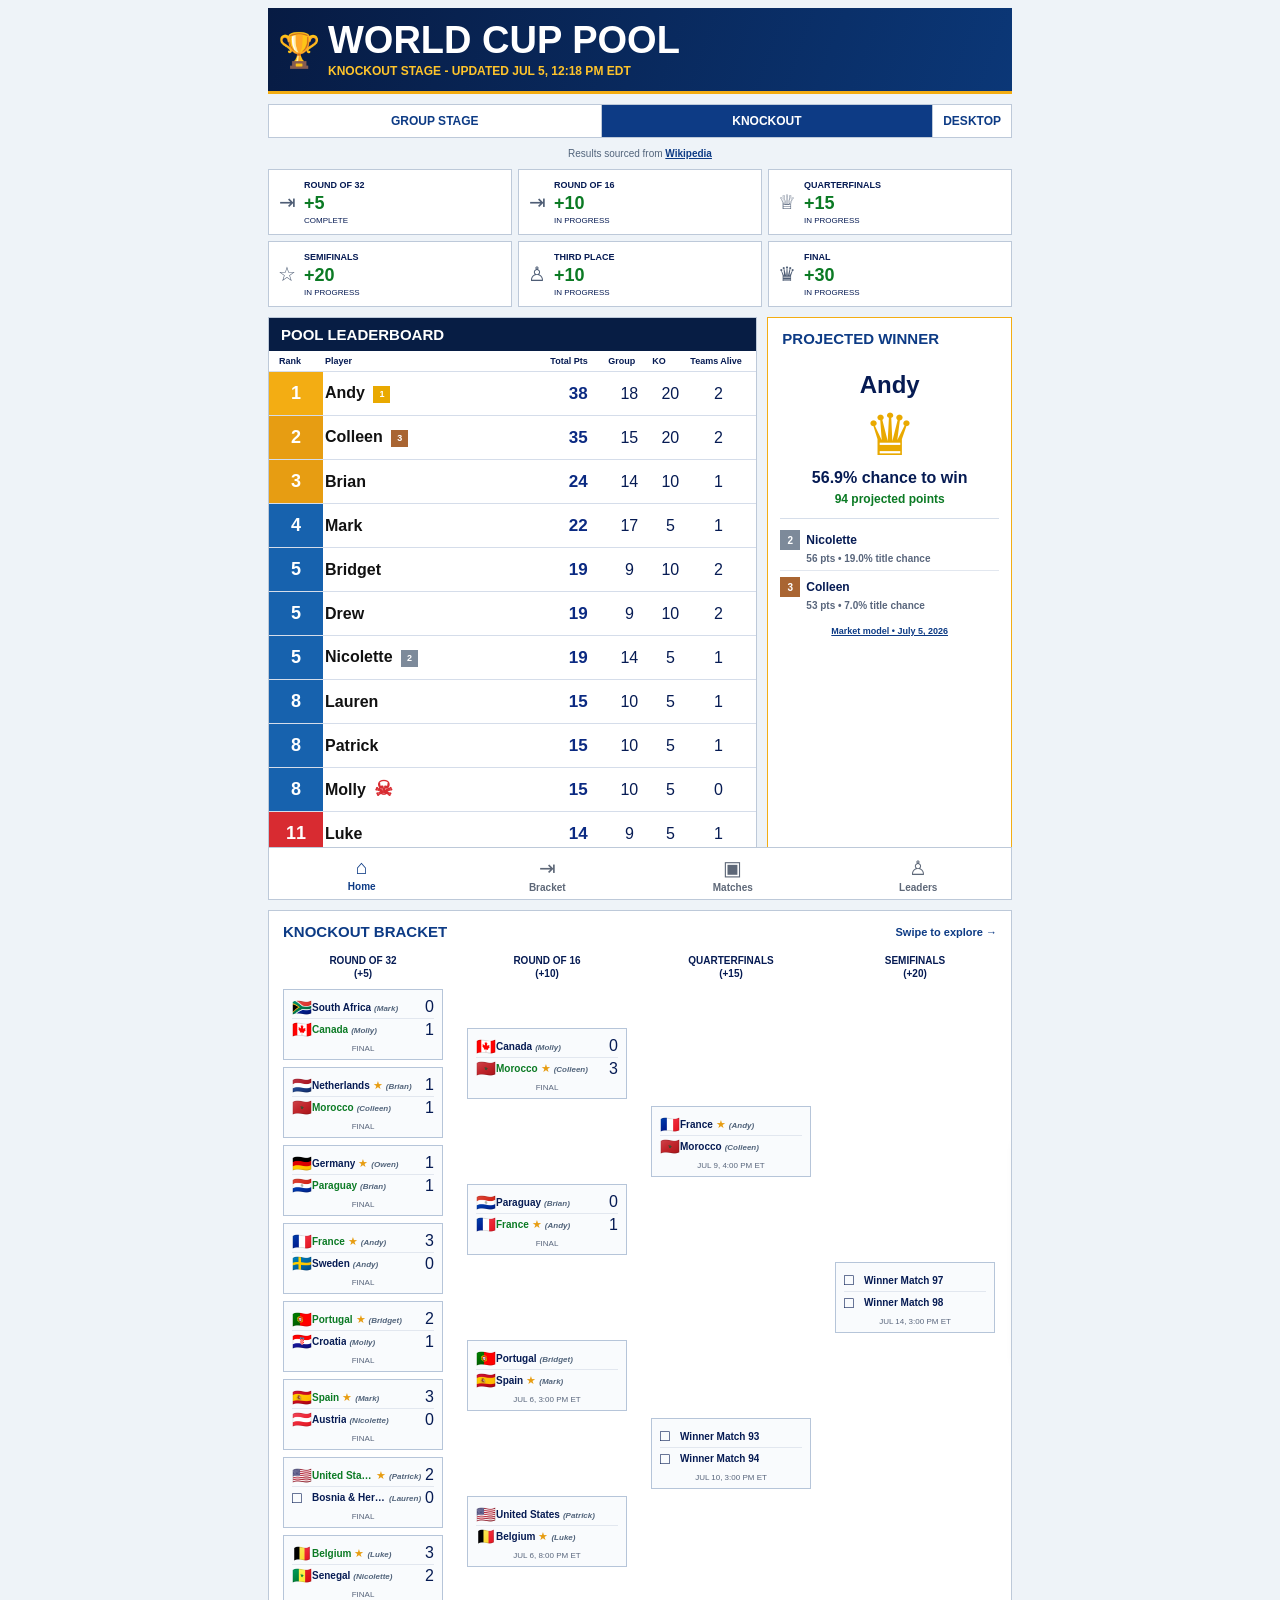
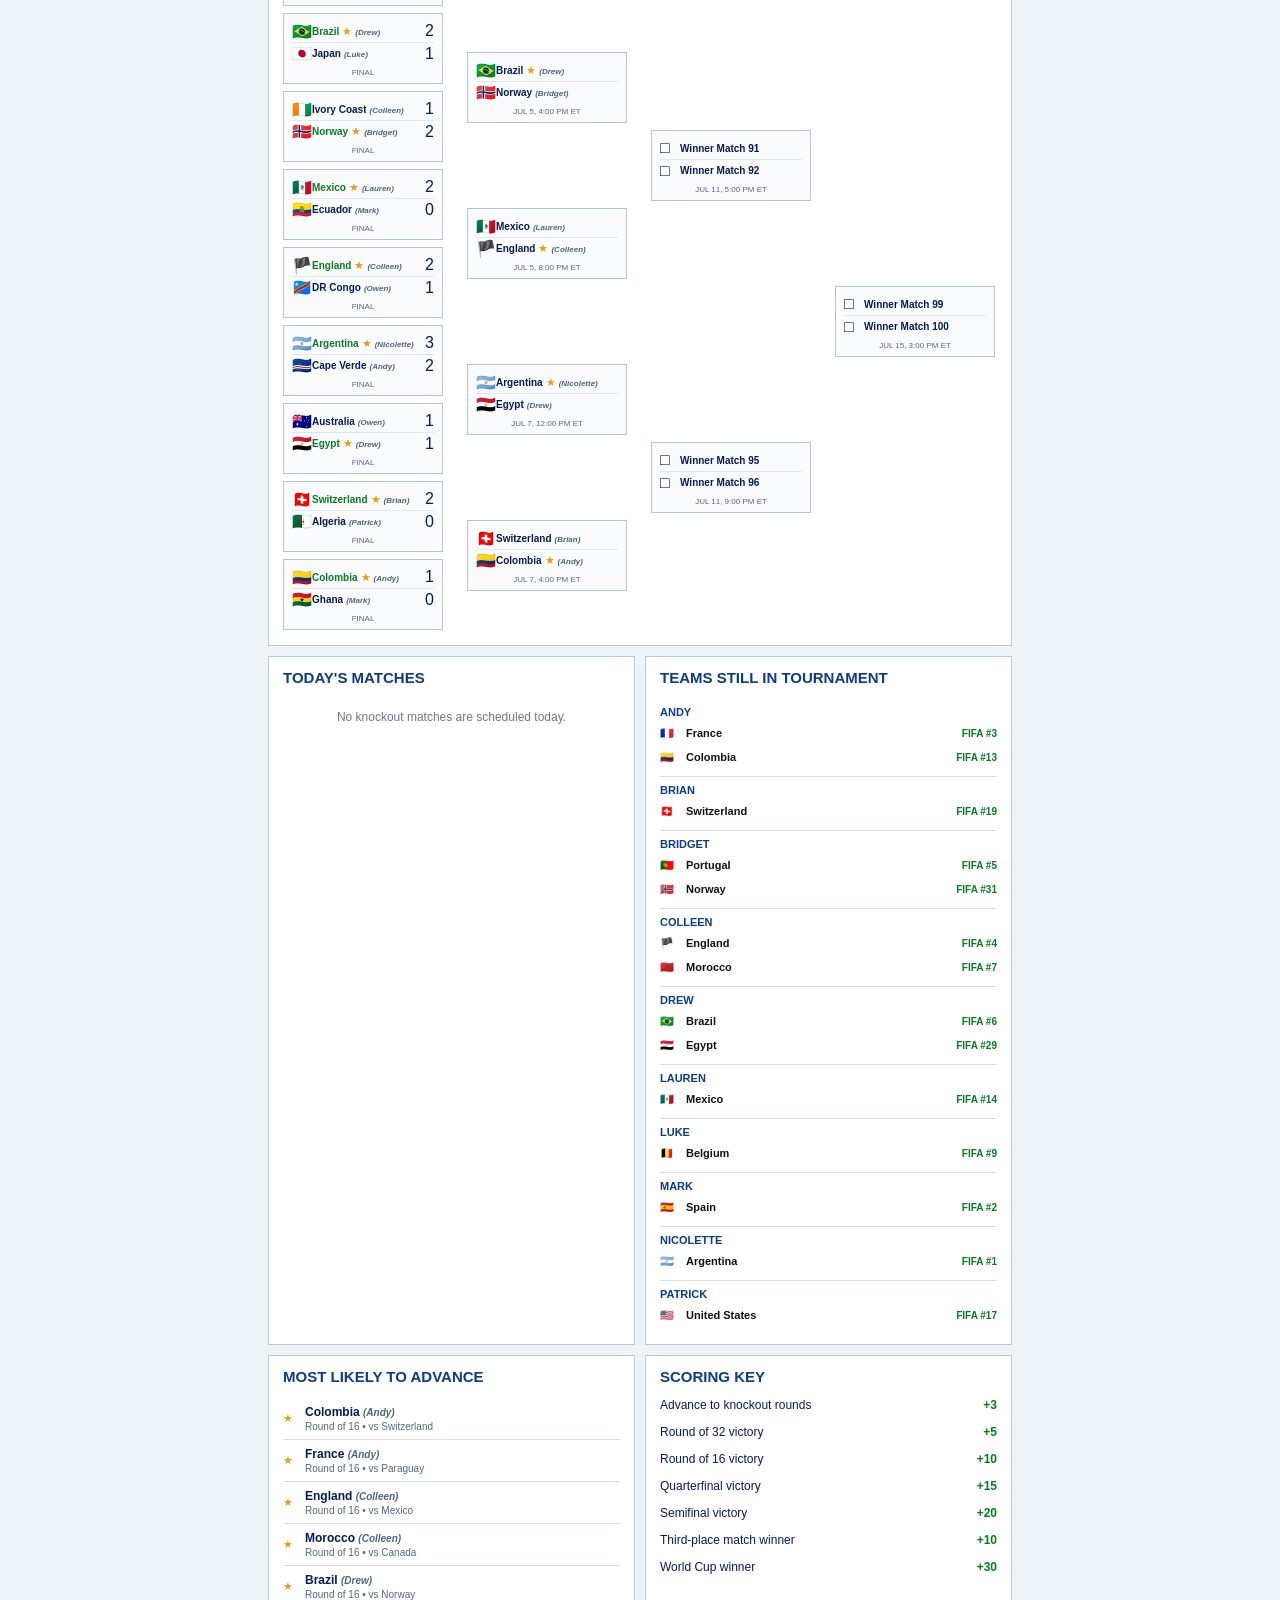
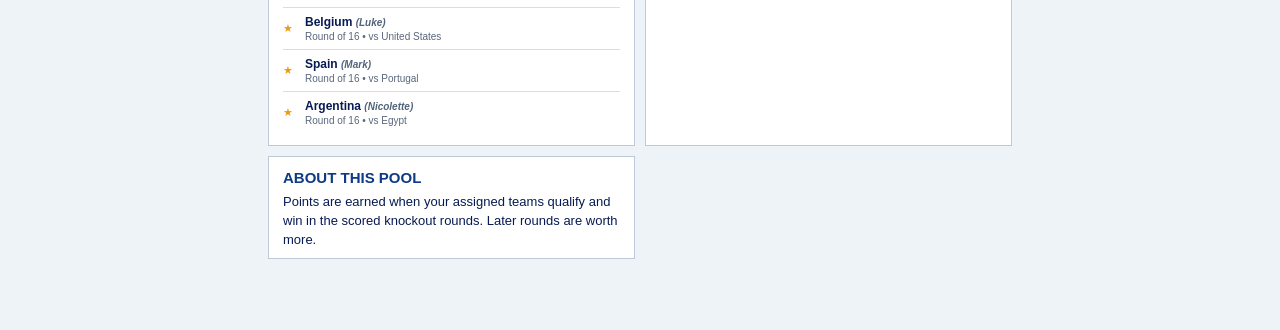
==== commit 68f277f5: "Added knockout indiators" ====
--- a/knockout-mobile.html
+++ b/knockout-mobile.html
@@ -7,7 +7,7 @@
     <meta http-equiv="Pragma" content="no-cache">
     <meta http-equiv="Expires" content="0">
     <title>World Cup Pool - Knockout Stage Mobile</title>
-    <link rel="stylesheet" href="knockout-mobile.css?v=20260705-5">
+    <link rel="stylesheet" href="knockout-mobile.css?v=20260705-7">
   </head>
   <body data-layout="mobile">
     <main class="ko-mobile">
--- a/knockout-mobile.css
+++ b/knockout-mobile.css
@@ -36,6 +36,10 @@
 .mobile-leader-row.rank-2 .rank, .mobile-leader-row.rank-3 .rank { background: #e79d12; }
 .mobile-leader-row.rank-low .rank { background: var(--red); }
 .mobile-leader-row .player { color: #111; font-weight: 900; text-align: left; }
+.projected-place { align-items:center; color:#fff; display:inline-flex; font-size:9px; height:17px; justify-content:center; margin-left:4px; vertical-align:1px; width:17px; }
+.projected-place-1 { background:#e9a900; }
+.projected-place-2 { background:#7d8a9a; }
+.projected-place-3 { background:#a96532; }
 .eliminated-player { color: var(--red); display:inline-block; font-size:1.3em; line-height:1; margin-left:4px; vertical-align:-1px; }
 .mobile-leader-row .total { color: #0b2a82; font-size: 17px; font-weight: 900; }
 .best-card { border-color: var(--gold); }
@@ -47,11 +51,14 @@
 .best-positioned b { margin-top: 5px; }
 .best-positioned em { color: var(--green); font-size: 18px; font-style: normal; font-weight: 900; }
 .projected-winner > span { color:var(--green); display:block; font-size:12px; font-weight:900; margin-top:5px; }
+.projected-winner .person { color:#e9a900; }
 .projection-runners { border-top:1px solid #d6deea; margin-top:12px; padding-top:5px; text-align:left; }
 .projection-runner { padding:6px 0; }
 .projection-runner + .projection-runner { border-top:1px solid #e2e7ef; }
 .projection-runner b { align-items:center; display:flex; font-size:12px; gap:6px; margin:0; }
-.projection-runner i { align-items:center; background:var(--blue); color:#fff; display:inline-flex; font-size:10px; font-style:normal; height:20px; justify-content:center; width:20px; }
+.projection-runner i { align-items:center; color:#fff; display:inline-flex; font-size:10px; font-style:normal; height:20px; justify-content:center; width:20px; }
+.projection-runner:nth-child(1) i { background:#7d8a9a; }
+.projection-runner:nth-child(2) i { background:#a96532; }
 .projection-runner span { color:#59667c; display:block; font-size:10px; font-weight:800; margin:3px 0 0 26px; }
 .projected-winner a { color:var(--blue); display:block; font-size:9px; font-weight:800; margin-top:9px; }
 .panel-title { align-items: center; display: flex; justify-content: space-between; }
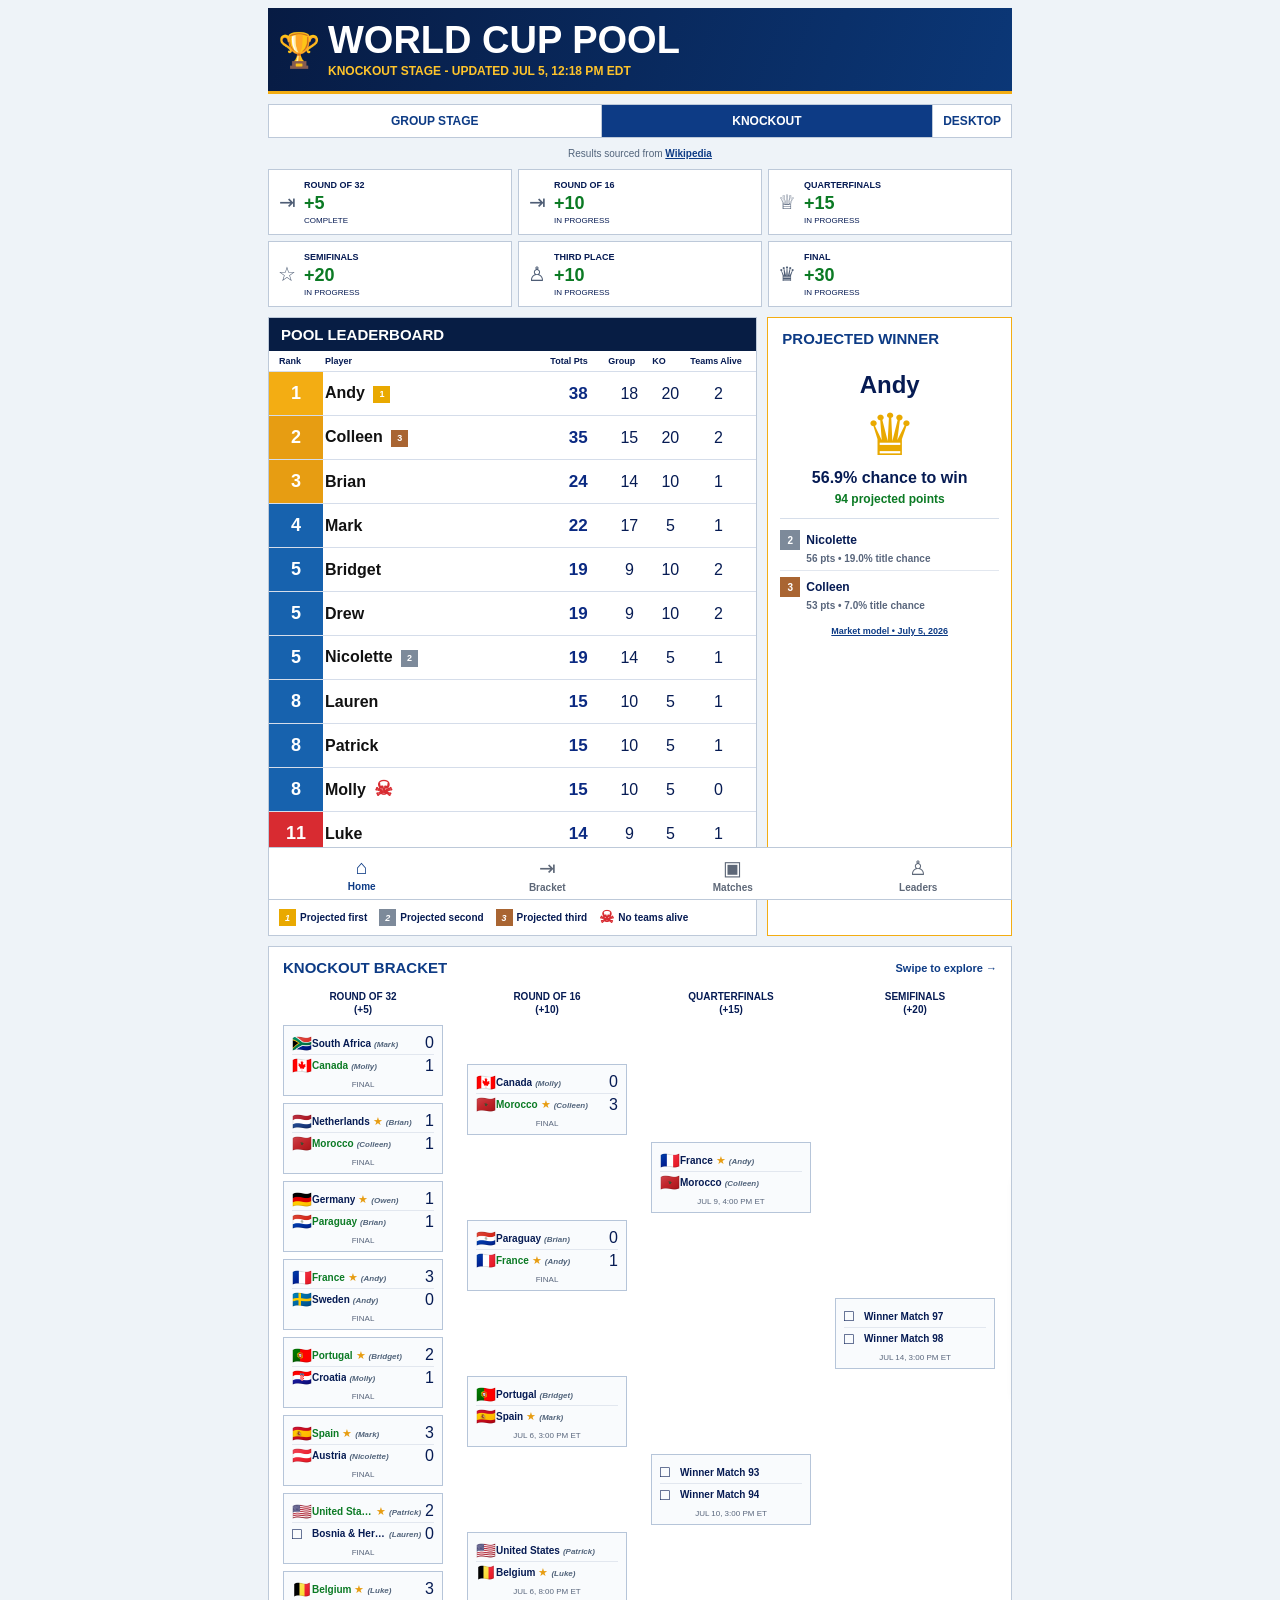
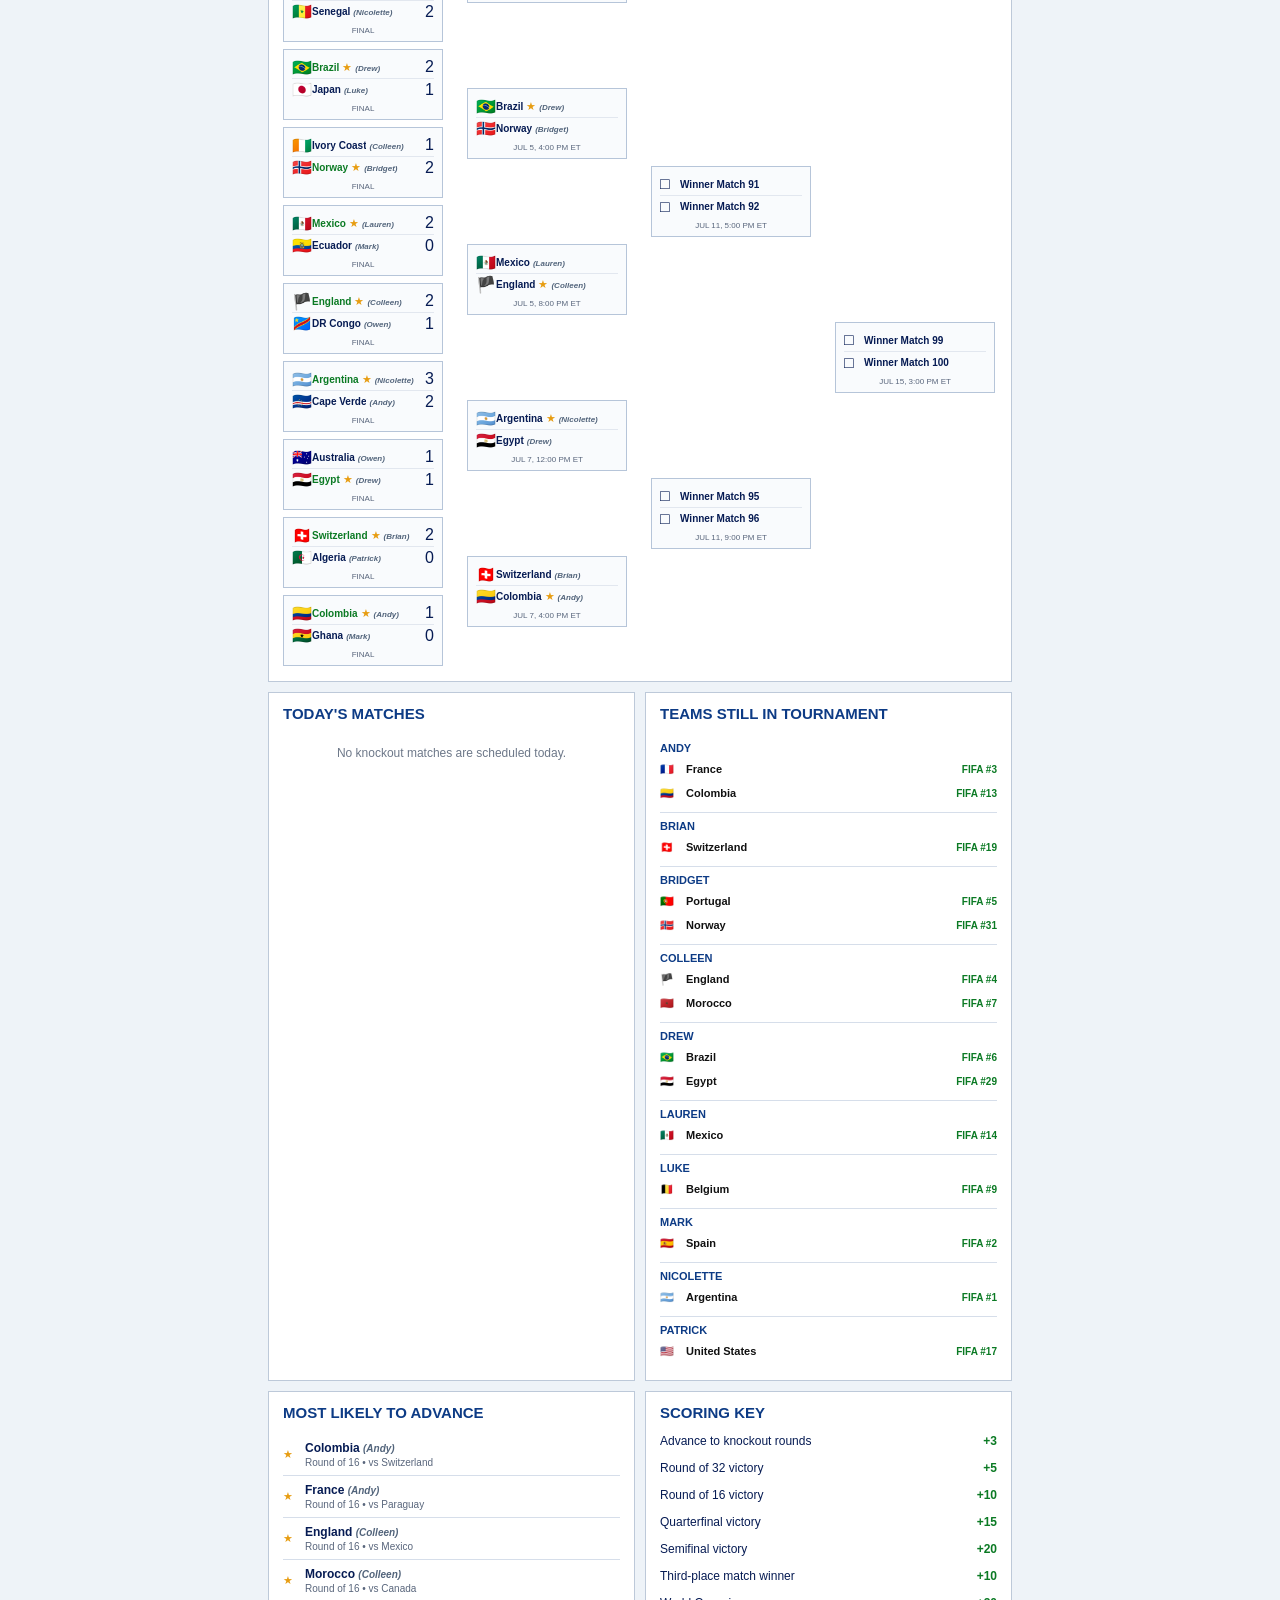
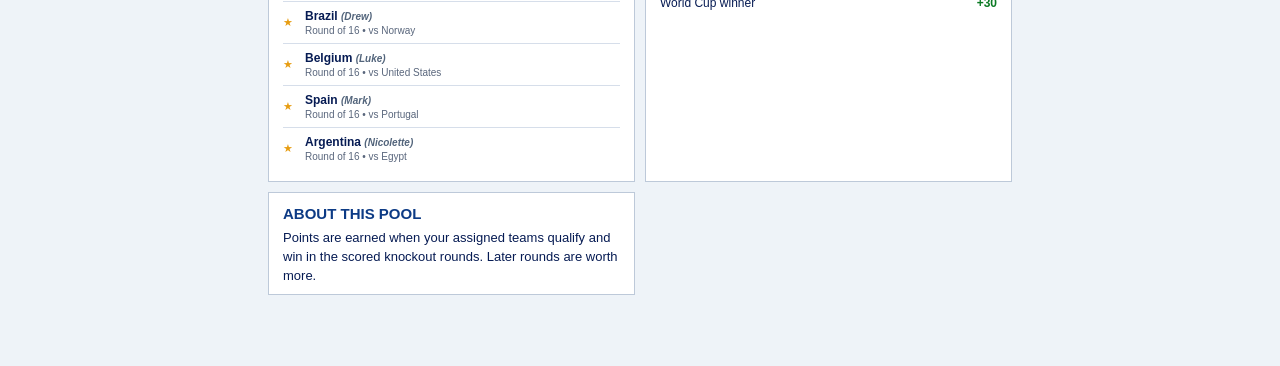
==== commit b4c86341: "Added legend to leaderboard" ====
--- a/knockout-mobile.html
+++ b/knockout-mobile.html
@@ -7,7 +7,7 @@
     <meta http-equiv="Pragma" content="no-cache">
     <meta http-equiv="Expires" content="0">
     <title>World Cup Pool - Knockout Stage Mobile</title>
-    <link rel="stylesheet" href="knockout-mobile.css?v=20260705-7">
+    <link rel="stylesheet" href="knockout-mobile.css?v=20260705-8">
   </head>
   <body data-layout="mobile">
     <main class="ko-mobile">
@@ -27,6 +27,12 @@
           <h2>Pool Leaderboard</h2>
           <div class="mobile-leader-head"><span>Rank</span><span>Player</span><span>Total Pts</span><span>Group</span><span>KO</span><span>Teams Alive</span></div>
           <div id="leaderboardCards"></div>
+          <div class="leaderboard-legend" aria-label="Leaderboard marker legend">
+            <span><i class="projected-place projected-place-1">1</i> Projected first</span>
+            <span><i class="projected-place projected-place-2">2</i> Projected second</span>
+            <span><i class="projected-place projected-place-3">3</i> Projected third</span>
+            <span><i class="legend-skull">☠</i> No teams alive</span>
+          </div>
         </article>
         <article class="mobile-panel best-card"><h2>Projected Winner</h2><div id="bestPositioned"></div></article>
       </section>
--- a/knockout-mobile.css
+++ b/knockout-mobile.css
@@ -41,6 +41,10 @@
 .projected-place-2 { background:#7d8a9a; }
 .projected-place-3 { background:#a96532; }
 .eliminated-player { color: var(--red); display:inline-block; font-size:1.3em; line-height:1; margin-left:4px; vertical-align:-1px; }
+.leaderboard-legend { align-items:center; border-top:1px solid var(--line); display:flex; flex-wrap:wrap; font-size:10px; font-weight:800; gap:8px 12px; min-width:350px; padding:9px 10px; }
+.leaderboard-legend > span { align-items:center; display:inline-flex; gap:4px; }
+.leaderboard-legend .projected-place { margin:0; vertical-align:0; }
+.legend-skull { color:var(--red); font-size:17px; font-style:normal; line-height:1; }
 .mobile-leader-row .total { color: #0b2a82; font-size: 17px; font-weight: 900; }
 .best-card { border-color: var(--gold); }
 .best-card .best-positioned small { display: none; }
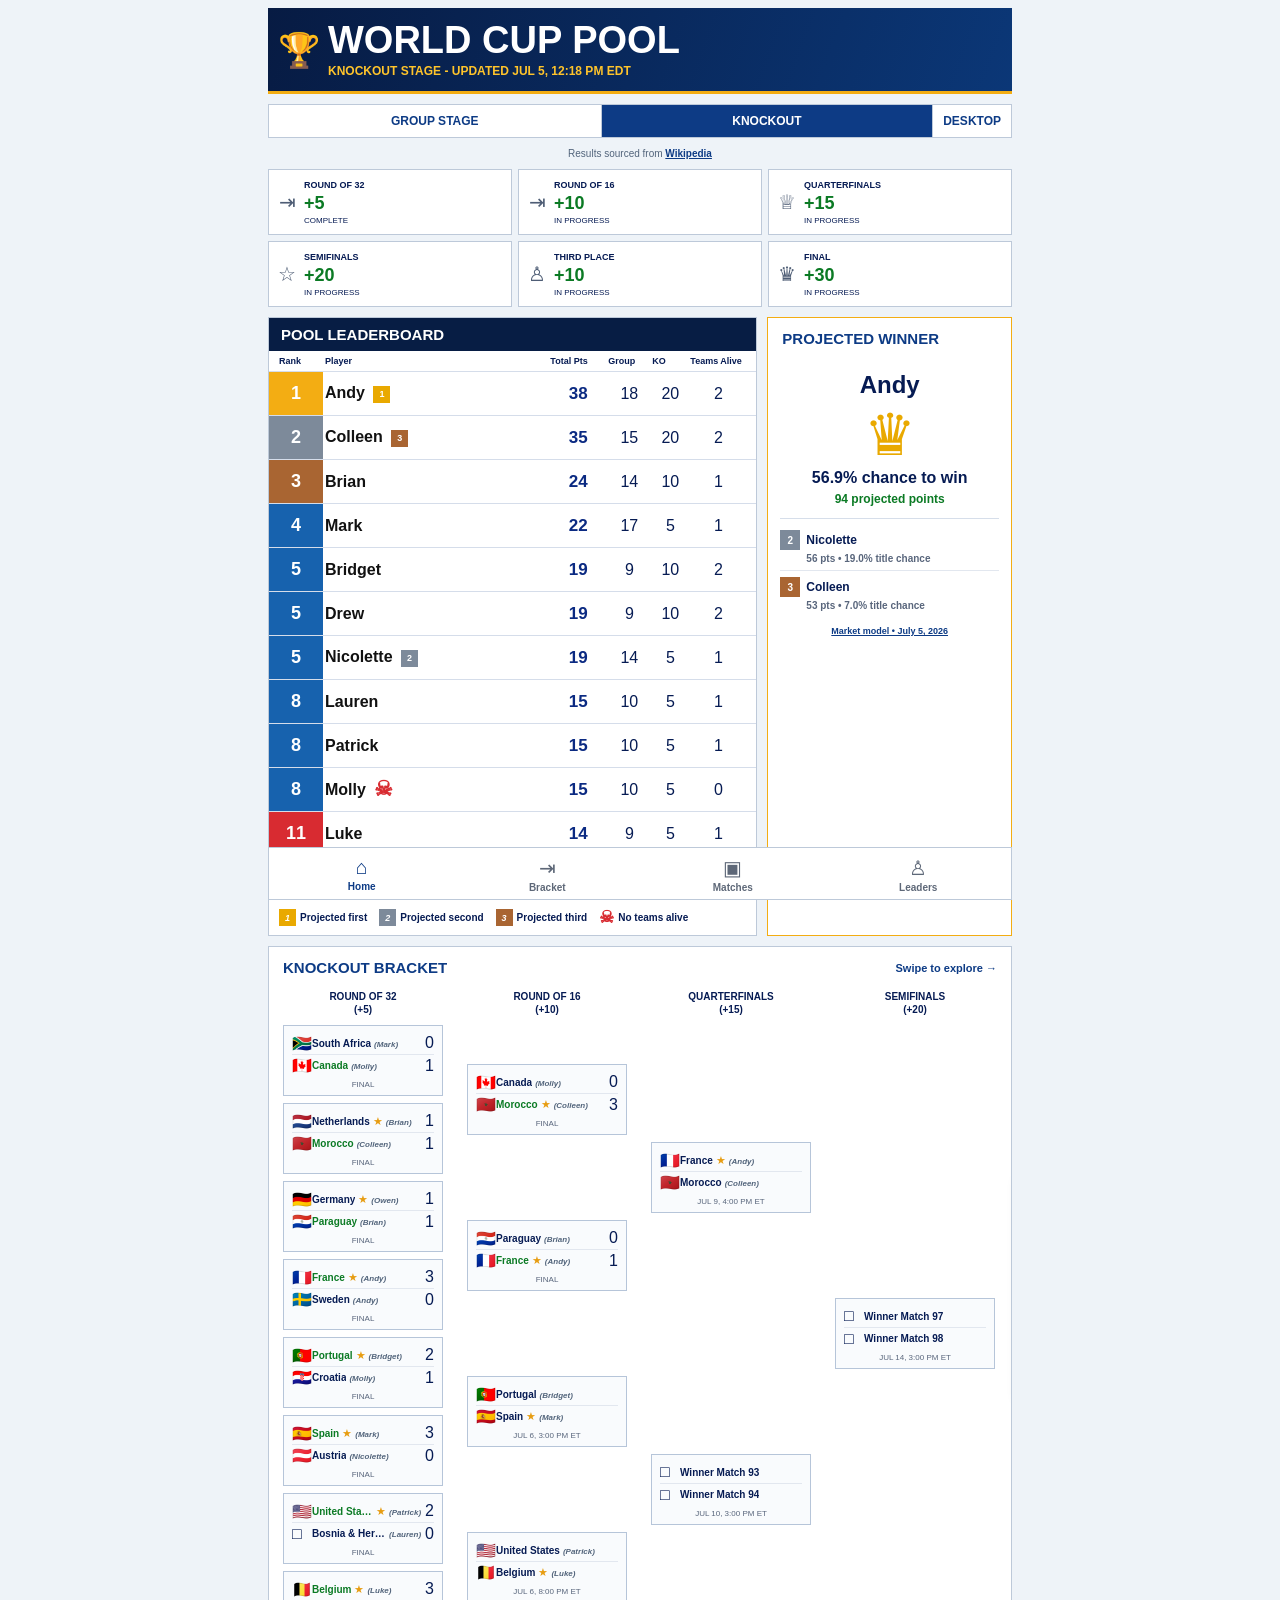
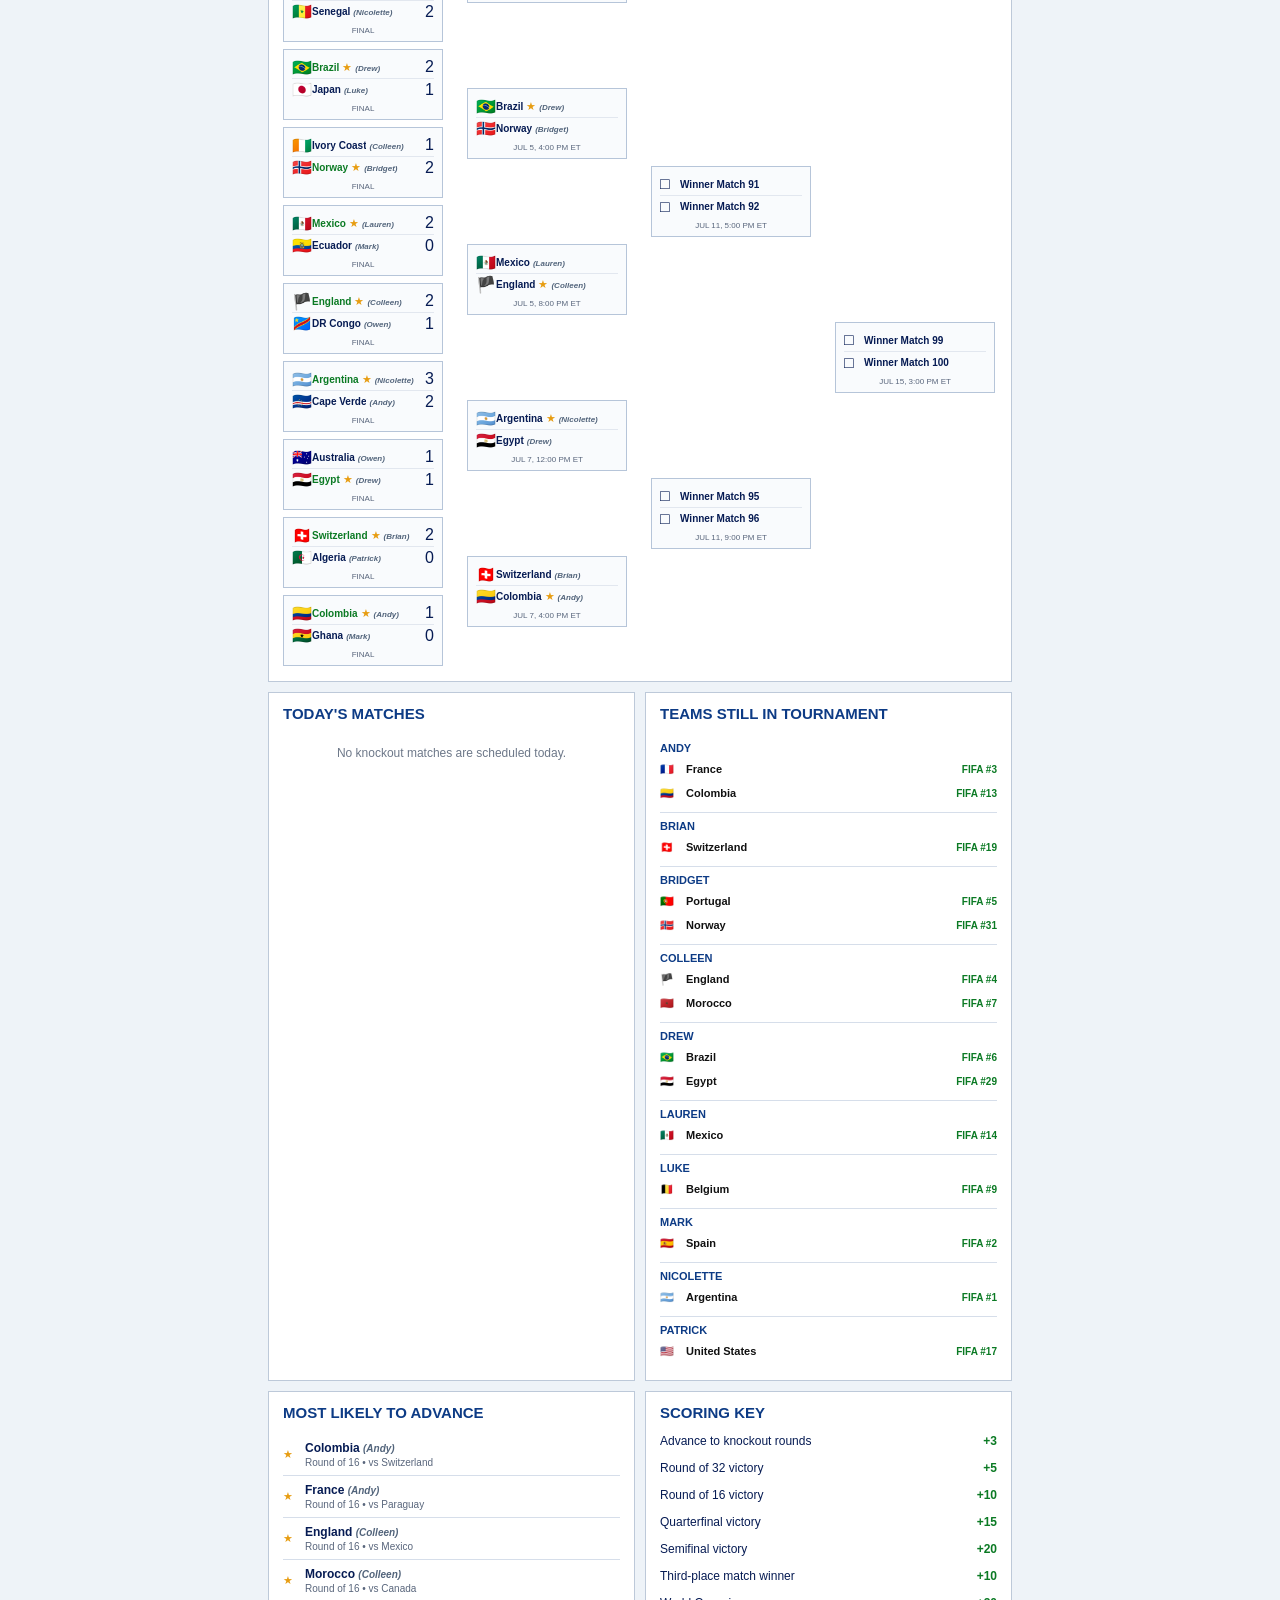
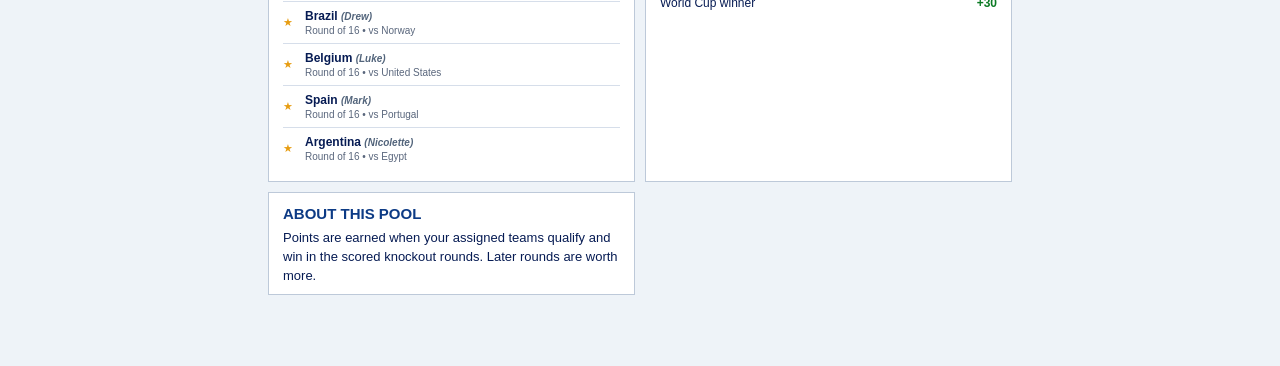
==== commit dac8e402: "Updated rank colors" ====
--- a/knockout-mobile.html
+++ b/knockout-mobile.html
@@ -7,7 +7,7 @@
     <meta http-equiv="Pragma" content="no-cache">
     <meta http-equiv="Expires" content="0">
     <title>World Cup Pool - Knockout Stage Mobile</title>
-    <link rel="stylesheet" href="knockout-mobile.css?v=20260705-8">
+    <link rel="stylesheet" href="knockout-mobile.css?v=20260705-9">
   </head>
   <body data-layout="mobile">
     <main class="ko-mobile">
--- a/knockout-mobile.css
+++ b/knockout-mobile.css
@@ -33,7 +33,8 @@
 .mobile-leader-row { border-top: 1px solid #d5ddea; min-height: 44px; padding: 0 10px; text-align: center; }
 .mobile-leader-row .rank { align-self: stretch; align-items: center; background: #1762ae; color: #fff; display: flex; font-size: 18px; font-weight: 900; justify-content: center; margin-left: -10px; }
 .mobile-leader-row.rank-1 .rank { background: var(--gold); }
-.mobile-leader-row.rank-2 .rank, .mobile-leader-row.rank-3 .rank { background: #e79d12; }
+.mobile-leader-row.rank-2 .rank { background:#7d8a9a; }
+.mobile-leader-row.rank-3 .rank { background:#a96532; }
 .mobile-leader-row.rank-low .rank { background: var(--red); }
 .mobile-leader-row .player { color: #111; font-weight: 900; text-align: left; }
 .projected-place { align-items:center; color:#fff; display:inline-flex; font-size:9px; height:17px; justify-content:center; margin-left:4px; vertical-align:1px; width:17px; }
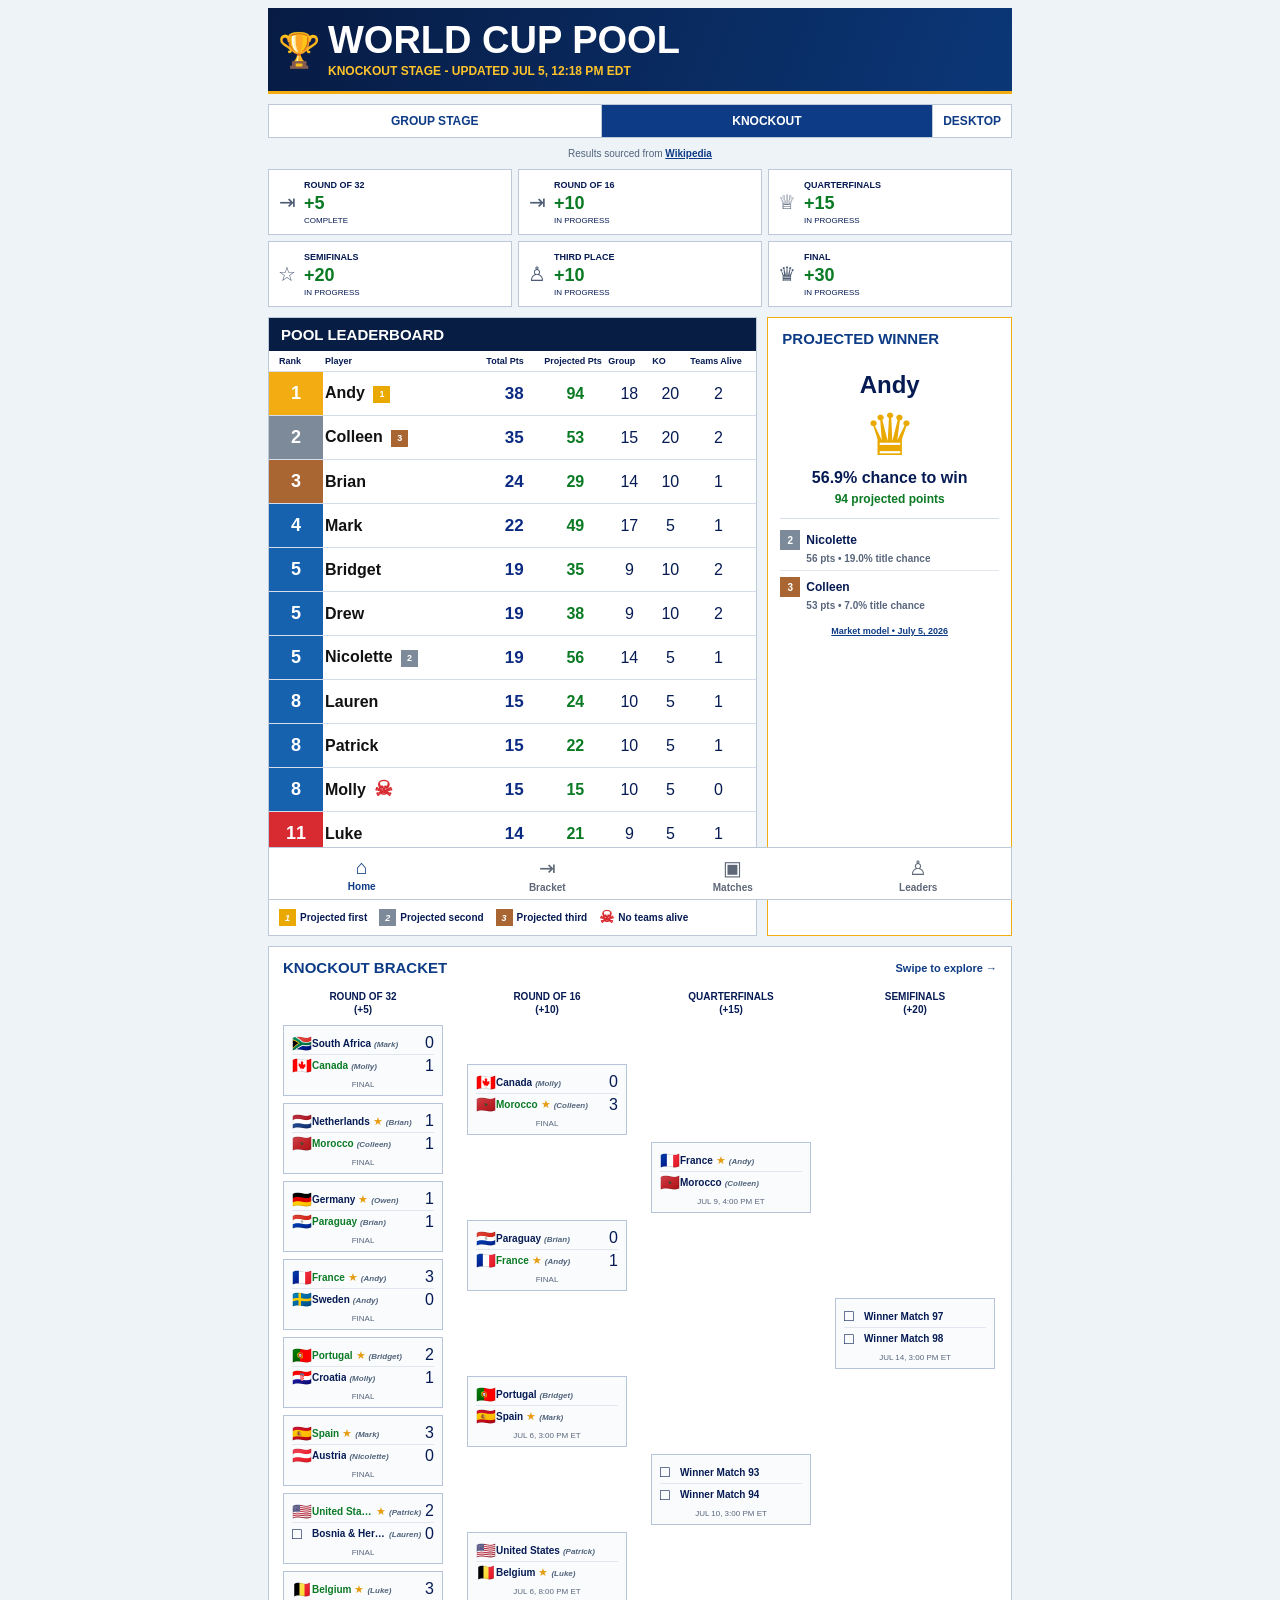
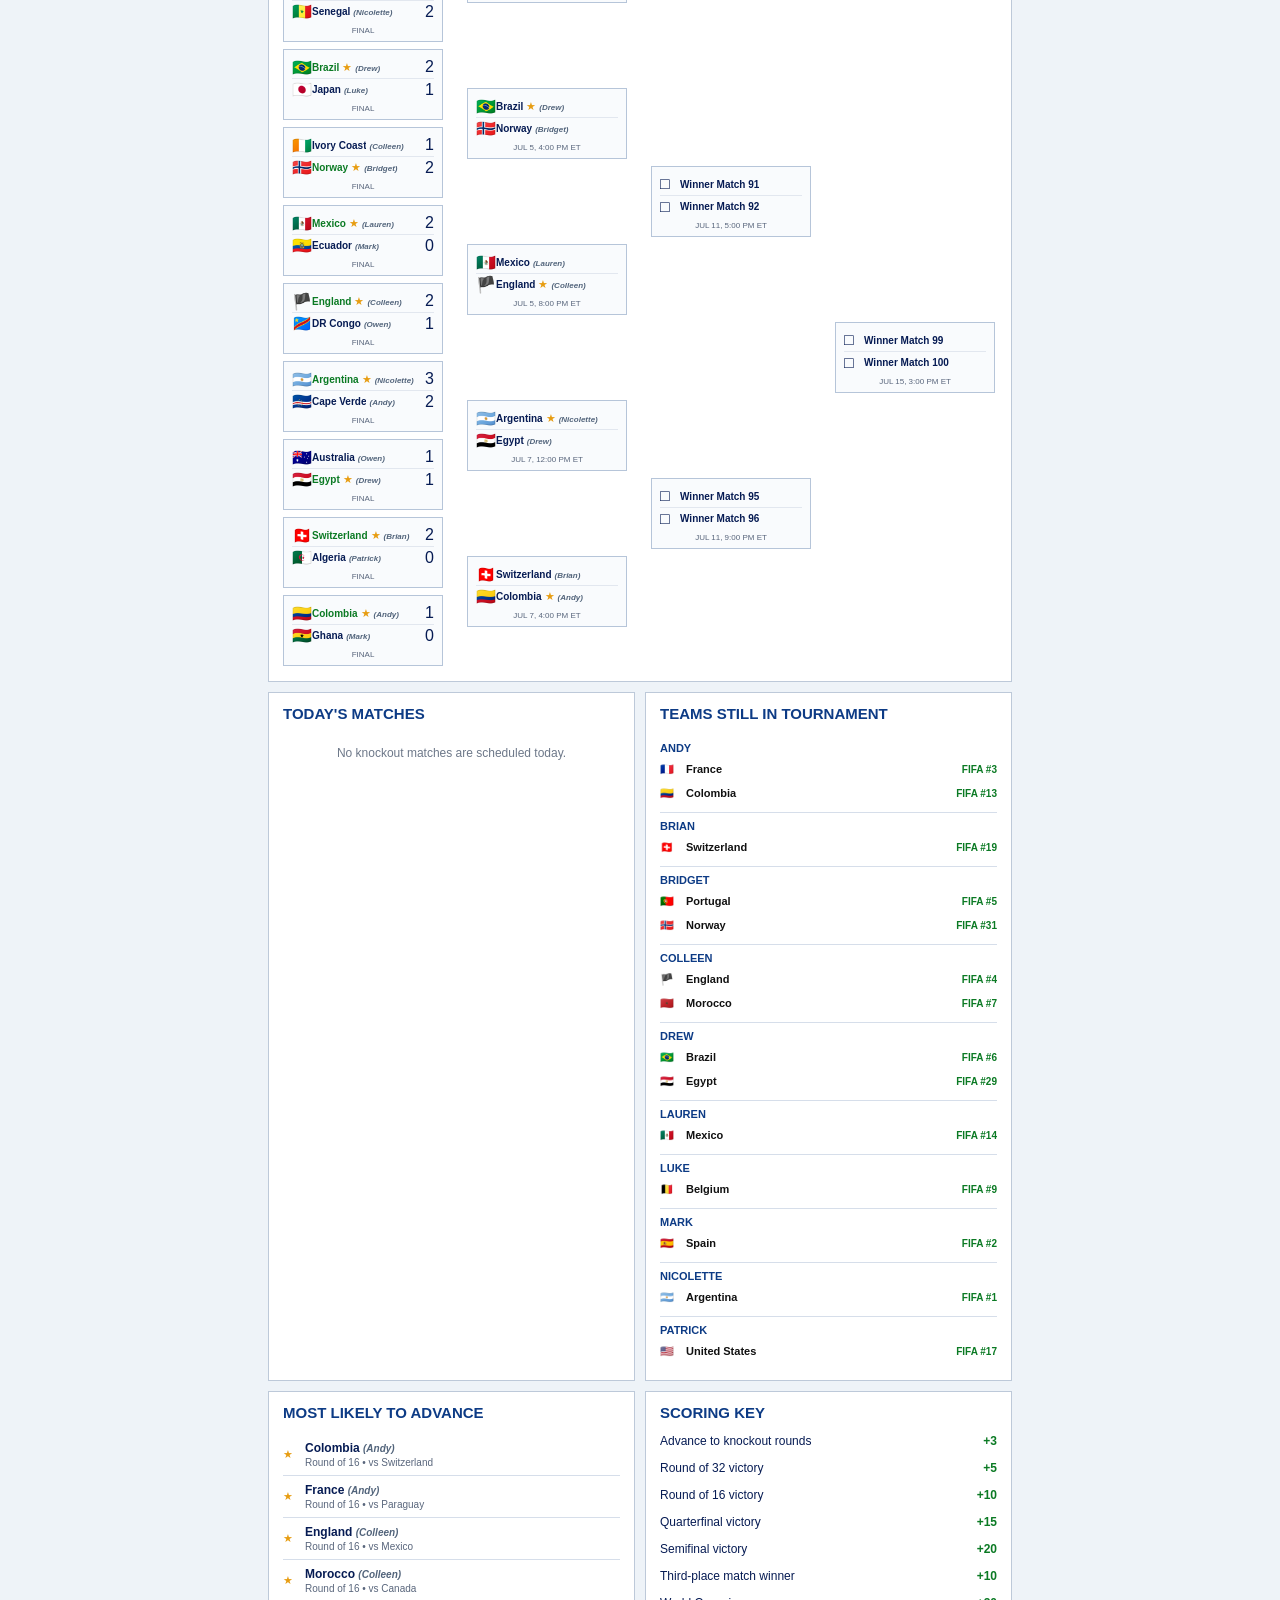
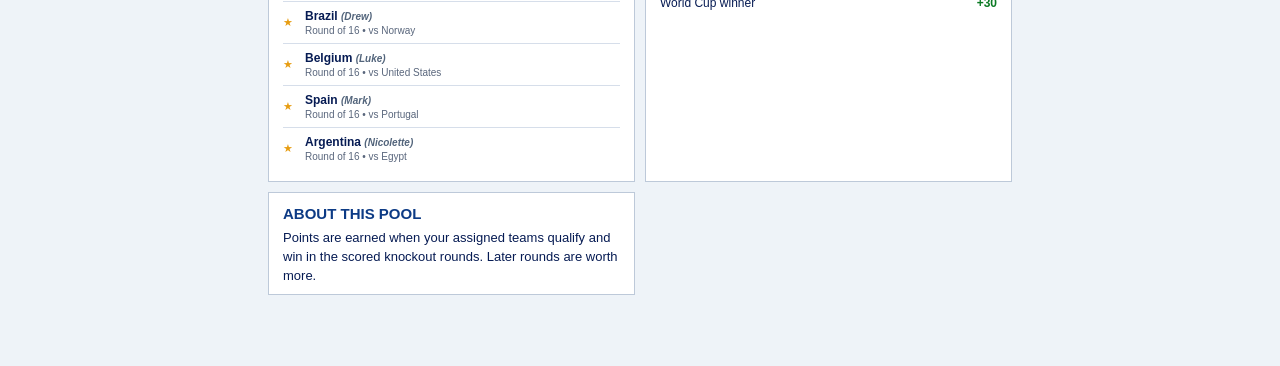
==== commit 0612d6bb: "Added projected points to leaderboard" ====
--- a/knockout-mobile.html
+++ b/knockout-mobile.html
@@ -7,7 +7,7 @@
     <meta http-equiv="Pragma" content="no-cache">
     <meta http-equiv="Expires" content="0">
     <title>World Cup Pool - Knockout Stage Mobile</title>
-    <link rel="stylesheet" href="knockout-mobile.css?v=20260705-9">
+    <link rel="stylesheet" href="knockout-mobile.css?v=20260705-10">
   </head>
   <body data-layout="mobile">
     <main class="ko-mobile">
@@ -25,7 +25,7 @@
       <section class="summary-grid" id="summary">
         <article class="mobile-panel leaderboard-card" id="players">
           <h2>Pool Leaderboard</h2>
-          <div class="mobile-leader-head"><span>Rank</span><span>Player</span><span>Total Pts</span><span>Group</span><span>KO</span><span>Teams Alive</span></div>
+          <div class="mobile-leader-head"><span>Rank</span><span>Player</span><span>Total Pts</span><span>Projected Pts</span><span>Group</span><span>KO</span><span>Teams Alive</span></div>
           <div id="leaderboardCards"></div>
           <div class="leaderboard-legend" aria-label="Leaderboard marker legend">
             <span><i class="projected-place projected-place-1">1</i> Projected first</span>
--- a/knockout-mobile.css
+++ b/knockout-mobile.css
@@ -26,7 +26,7 @@
 .summary-grid { display: grid; gap: 10px; }
 .mobile-panel { background: var(--white); border: 1px solid var(--line); overflow: hidden; }
 .mobile-panel > h2, .panel-title { color: var(--blue); font-size: 15px; padding: 12px 14px 7px; text-transform: uppercase; }
-.mobile-leader-head, .mobile-leader-row { align-items: center; display: grid; gap: 2px; grid-template-columns: 44px minmax(76px,1fr) 56px 42px 36px 56px; min-width: 350px; }
+.mobile-leader-head, .mobile-leader-row { align-items: center; display: grid; gap: 2px; grid-template-columns: 44px minmax(76px,1fr) 56px 62px 42px 36px 56px; min-width: 420px; }
 .leaderboard-card { overflow-x: auto; }
 .leaderboard-card > h2 { background: var(--navy); color: var(--white); padding: 8px 12px; }
 .mobile-leader-head { font-size: 9px; font-weight: 900; padding: 5px 10px; }
@@ -42,11 +42,12 @@
 .projected-place-2 { background:#7d8a9a; }
 .projected-place-3 { background:#a96532; }
 .eliminated-player { color: var(--red); display:inline-block; font-size:1.3em; line-height:1; margin-left:4px; vertical-align:-1px; }
-.leaderboard-legend { align-items:center; border-top:1px solid var(--line); display:flex; flex-wrap:wrap; font-size:10px; font-weight:800; gap:8px 12px; min-width:350px; padding:9px 10px; }
+.leaderboard-legend { align-items:center; border-top:1px solid var(--line); display:flex; flex-wrap:wrap; font-size:10px; font-weight:800; gap:8px 12px; min-width:420px; padding:9px 10px; }
 .leaderboard-legend > span { align-items:center; display:inline-flex; gap:4px; }
 .leaderboard-legend .projected-place { margin:0; vertical-align:0; }
 .legend-skull { color:var(--red); font-size:17px; font-style:normal; line-height:1; }
 .mobile-leader-row .total { color: #0b2a82; font-size: 17px; font-weight: 900; }
+.mobile-leader-row .projected-total { color:var(--green); font-size:16px; font-weight:900; }
 .best-card { border-color: var(--gold); }
 .best-card .best-positioned small { display: none; }
 .best-positioned { padding: 10px 12px 16px; text-align: center; }
